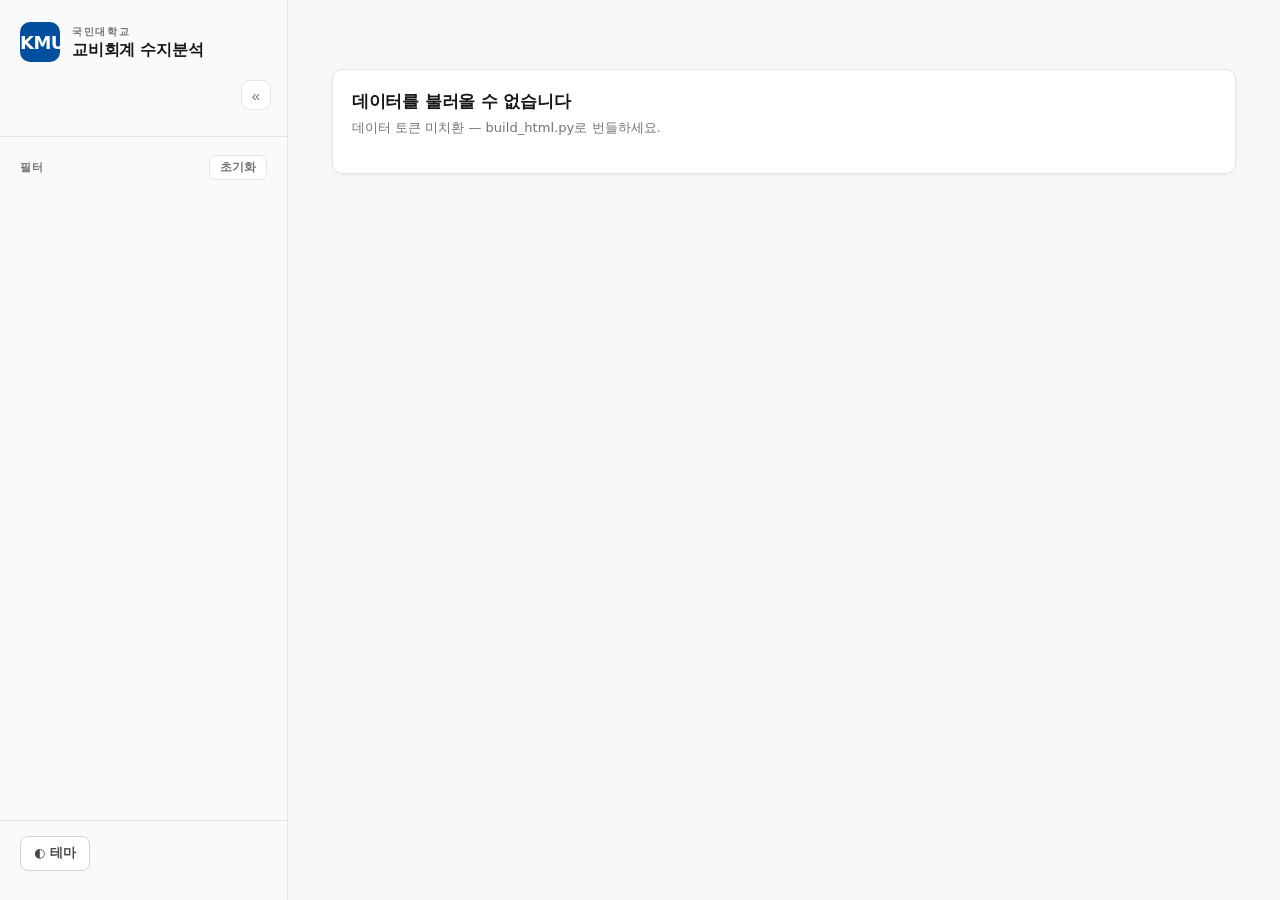
==== dashboard/src/index.html @ cbdeaa0e "사립대학 교비회계 자금계산서 수지분석 대시보드 2016~2024 교비회계 자금계산서(344개교) 기반 자체완결 단일 HTML 대시보드. - etl/: xlsx → tidy → 항등" ====
<!DOCTYPE html>
<html lang="ko">
<head>
<meta charset="utf-8">
<meta name="viewport" content="width=device-width, initial-scale=1">
<title>사립대학 교비회계 수지분석 대시보드</title>
<link rel="stylesheet" href="styles.css">
</head>
<body>

<!-- 모바일 상단 바 -->
<header class="topbar">
  <button class="hamburger" id="drawerToggle" aria-label="메뉴 열기">☰</button>
  <span class="brand-mark">KMU</span>
  <span class="topbar-title">교비회계 수지분석</span>
</header>

<div class="scrim" id="scrim"></div>

<!-- 좌측 사이드바: 브랜드 · 대형 내비 · 필터 · 푸터 -->
<aside class="sidebar" id="sidebar">
  <div class="brand">
    <span class="brand-mark">KMU</span>
    <span class="brand-text">
      <span class="bt-1">국민대학교</span>
      <span class="bt-2">교비회계 수지분석</span>
    </span>
  </div>
  <button class="collapse-btn" id="collapseBtn" title="사이드바 접기/펼치기" aria-label="사이드바 접기">«</button>

  <nav class="mainnav" id="tabs"></nav>

  <div class="filters-wrap">
    <div class="filters-head">
      <span class="fh-title">필터</span>
      <button class="reset-btn" id="resetBtn">초기화</button>
    </div>
    <div class="filterbar" id="filterbar"></div>
  </div>

  <div class="sidebar-footer">
    <button class="icon-btn" id="themeToggle" title="테마 전환">◐ 테마</button>
    <span class="selftest-badge" id="selftestBadge"></span>
    <span class="lite-badge" id="liteBadge">LITE · 목(目) 계정 생략</span>
    <span class="sub" id="metaSub"></span>
  </div>
</aside>

<!-- 메인 스테이지 -->
<main class="stage">
  <div class="stage-top">
    <div class="stage-eyebrow" id="stageEyebrow"></div>
    <h1 class="stage-title" id="stageTitle"></h1>
  </div>
  <div class="view" id="view"></div>
</main>

<!-- 데이터: build_html.py가 /*__DATA__*/ 토큰을 인라인 JSON으로 치환 -->
<script id="DATA" type="application/json">/*__DATA__*/</script>
<script src="format.js"></script>
<script src="charts.js"></script>
<script src="app.js"></script>
</body>
</html>
---- dashboard/src/styles.css ----
/* styles.css — 사립대학 교비회계 수지분석 대시보드 (v2 리디자인).
 * 디자인 언어 베이스: zerostatic "square-ui" (shadcn Neutral 테마) 토큰 차용.
 *   - 서피스: 중립 그레이스케일(chroma 0). page/card/muted 3단, 우측 라이트 뉴트럴 사이드바.
 *   - radius 10px(=0.625rem)·sm 8·lg 14, 하이라인 보더(#e5e5e5), 절제된 shadow-sm.
 *   - 타입: Geist 근사(시스템 산세리프 스택), 태블로형 대형 BAN.
 * 포인트 컬러: 국민대 공식 KMU Blue #004F9F (Pantone 2728C) — 출처: 국민대 공식 UI 가이드.
 *   국민대 라인·마커·하이라이트, 활성 상태(내비/칩), 핵심 CTA, 포커스 링에만 절제 사용.
 * dataviz 팔레트(검증필) 준수 · KMU는 카테고리 팔레트(파랑 예약)와 분리된 상시 강조.
 * 라이트/다크 양쪽(prefers-color-scheme + :root[data-theme]).
 */

/* ══ 팔레트 · 토큰 (라이트 기본) ═══════════════════════════ */
:root {
  color-scheme: light;

  /* 서피스 (square-ui neutral) */
  --page:        #f7f7f7;
  --surface-1:   #ffffff;   /* card */
  --surface-2:   #f2f2f2;   /* muted / hover */
  --surface-3:   #e9e9e9;
  --sidebar-bg:  #fafafa;
  --text-primary:   #171717;
  --text-secondary: #484848;
  --muted:       #737373;   /* muted-foreground */
  --grid:        #ececec;
  --axis:        #d4d4d4;
  --border:      #e5e5e5;   /* oklch(0.922) */
  --border-strong: #d4d4d4;
  --ring:        #a1a1a1;
  --event-shade: rgba(115,115,115,0.09);

  /* 카테고리 8색 (dataviz 검증필, 고정 순서). 파랑(slot1)은 국민대 전용 예약 → 타교는 2~8 */
  --series-1: #2a78d6; --series-2: #1baf7a; --series-3: #eda100; --series-4: #008300;
  --series-5: #4a3aa7; --series-6: #e34948; --series-7: #e87ba4; --series-8: #eb6834;

  /* 국민대 포인트 컬러 = KMU Blue (공식 브랜드) */
  --kmu:      #004F9F;
  --kmu-strong:#003a75;
  --kmu-soft: rgba(0,79,159,0.09);
  --kmu-soft-2: rgba(0,79,159,0.14);

  /* 코호트 분포 밴드/히스토그램 = 중립 슬레이트 (강조색과 분리, 문맥으로 후퇴) */
  --band:     #8791a3;

  /* 부문 스택바 색 (운영/자산/부채·기본금/이월) */
  --sec-op:   #2a78d6;
  --sec-asset:#1baf7a;
  --sec-debt: #eb6834;
  --sec-carry:#a3a3a3;

  /* 상태색 (고정, 테마 무관) */
  --good:     #0ca30c;
  --warning:  #fab219;
  --serious:  #ec835a;
  --critical: #d03b3b;
  --delta-up:   #006300;
  --delta-down: #c02020;

  /* 스케일 (square-ui) */
  --sb-w: 288px;
  --sb-w-collapsed: 76px;
  --radius: 10px;         /* 0.625rem */
  --radius-sm: 8px;
  --radius-lg: 14px;
  --shadow-sm: 0 1px 2px rgba(0,0,0,0.05);
  --shadow-md: 0 1px 3px rgba(0,0,0,0.08), 0 6px 16px rgba(0,0,0,0.05);
  --shadow-lg: 0 10px 34px rgba(0,0,0,0.10);

  /* 타입 스케일 (Geist 근사) */
  --font-sans: system-ui, -apple-system, "Segoe UI", "Apple SD Gothic Neo", "Malgun Gothic", "Noto Sans KR", sans-serif;
  --t-xs: 0.72rem; --t-sm: 0.8rem; --t-base: 0.9rem; --t-md: 1rem;
  --t-lg: 1.2rem; --t-xl: 1.55rem; --t-2xl: 2rem;
}

@media (prefers-color-scheme: dark) {
  :root:not([data-theme="light"]) {
    color-scheme: dark;
    --page:        #0a0a0a;
    --surface-1:   #171717;
    --surface-2:   #202020;
    --surface-3:   #262626;
    --sidebar-bg:  #131313;
    --text-primary:   #fafafa;
    --text-secondary: #b8b8b8;
    --muted:       #969696;
    --grid:        #262626;
    --axis:        #383838;
    --border:      rgba(255,255,255,0.10);
    --border-strong: rgba(255,255,255,0.16);
    --ring:        #8e8e8e;
    --event-shade: rgba(220,220,220,0.06);
    --series-1: #3987e5; --series-2: #199e70; --series-3: #c98500; --series-4: #008300;
    --series-5: #9085e9; --series-6: #e66767; --series-7: #d55181; --series-8: #d95926;
    --kmu:      #5aa0ea;
    --kmu-strong:#8cc0f5;
    --kmu-soft: rgba(90,160,234,0.14);
    --kmu-soft-2: rgba(90,160,234,0.22);
    --band:     #6f7889;
    --sec-op:   #3987e5; --sec-asset:#199e70; --sec-debt:#d95926; --sec-carry:#8b8b8b;
    --delta-up: #38c038; --delta-down:#ff6b6b;
    --shadow-sm: 0 1px 2px rgba(0,0,0,0.4);
    --shadow-md: 0 1px 3px rgba(0,0,0,0.5), 0 6px 16px rgba(0,0,0,0.4);
    --shadow-lg: 0 12px 40px rgba(0,0,0,0.55);
  }
}
:root[data-theme="dark"] {
  color-scheme: dark;
  --page:#0a0a0a; --surface-1:#171717; --surface-2:#202020; --surface-3:#262626; --sidebar-bg:#131313;
  --text-primary:#fafafa; --text-secondary:#b8b8b8; --muted:#969696;
  --grid:#262626; --axis:#383838; --border:rgba(255,255,255,0.10); --border-strong:rgba(255,255,255,0.16); --ring:#8e8e8e;
  --event-shade:rgba(220,220,220,0.06);
  --series-1:#3987e5; --series-2:#199e70; --series-3:#c98500; --series-4:#008300;
  --series-5:#9085e9; --series-6:#e66767; --series-7:#d55181; --series-8:#d95926;
  --kmu:#5aa0ea; --kmu-strong:#8cc0f5; --kmu-soft:rgba(90,160,234,0.14); --kmu-soft-2:rgba(90,160,234,0.22);
  --band:#6f7889;
  --sec-op:#3987e5; --sec-asset:#199e70; --sec-debt:#d95926; --sec-carry:#8b8b8b;
  --delta-up:#38c038; --delta-down:#ff6b6b;
  --shadow-sm:0 1px 2px rgba(0,0,0,0.4); --shadow-md:0 1px 3px rgba(0,0,0,0.5),0 6px 16px rgba(0,0,0,0.4); --shadow-lg:0 12px 40px rgba(0,0,0,0.55);
}

* { box-sizing: border-box; }
html, body { margin: 0; padding: 0; }
body {
  font-family: var(--font-sans);
  background: var(--page);
  color: var(--text-primary);
  font-size: 15px;
  line-height: 1.5;
  -webkit-font-smoothing: antialiased;
  text-rendering: optimizeLegibility;
}
h1, h2, h3 { text-wrap: balance; }

/* ══ 레이아웃 셸 ═══════════════════════════════════════════ */
.stage {
  margin-left: var(--sb-w);
  min-height: 100vh;
  padding: clamp(24px, 3vw, 48px) clamp(22px, 3.4vw, 56px) 96px;
  transition: margin-left .2s ease;
}
body.collapsed .stage { margin-left: var(--sb-w-collapsed); }

/* ══ 상단 바 (모바일 전용) ════════════════════════════════ */
.topbar {
  display: none;
  align-items: center; gap: 14px;
  height: 58px; padding: 0 16px;
  position: sticky; top: 0; z-index: 40;
  background: var(--sidebar-bg); color: var(--text-primary);
  border-bottom: 1px solid var(--border);
}
.topbar .hamburger {
  border: 1px solid var(--border-strong); background: var(--surface-1); color: var(--text-primary);
  width: 40px; height: 40px; border-radius: var(--radius-sm); font-size: 19px; cursor: pointer; line-height: 1;
}
.topbar-title { font-weight: 700; font-size: 0.98rem; letter-spacing: -0.01em; }
.topbar .brand-mark { width: 34px; height: 34px; border-radius: 8px; font-size: 15px; }

/* ══ 사이드바 (라이트 뉴트럴 레일) ════════════════════════ */
.sidebar {
  position: fixed; top: 0; left: 0; bottom: 0; width: var(--sb-w);
  background: var(--sidebar-bg);
  color: var(--text-primary);
  border-right: 1px solid var(--border);
  display: flex; flex-direction: column;
  z-index: 50;
  overflow-y: auto; overflow-x: hidden;
  transition: width .2s ease, transform .24s cubic-bezier(.22,1,.36,1);
}
.sidebar::-webkit-scrollbar { width: 8px; }
.sidebar::-webkit-scrollbar-thumb { background: var(--border-strong); border-radius: 8px; }

/* 브랜드 */
.brand {
  display: flex; align-items: center; gap: 12px;
  padding: 22px 20px 18px;
}
.brand-mark {
  flex-shrink: 0; width: 40px; height: 40px; border-radius: 10px;
  background: var(--kmu); color: #fff;
  display: grid; place-items: center; font-weight: 800; font-size: 18px; letter-spacing: -0.03em;
}
.brand-text { display: flex; flex-direction: column; gap: 2px; min-width: 0; }
.brand-text .bt-1 { font-size: 0.64rem; letter-spacing: 0.16em; text-transform: uppercase; color: var(--muted); font-weight: 700; }
.brand-text .bt-2 { font-size: 0.98rem; font-weight: 720; letter-spacing: -0.015em; line-height: 1.2; color: var(--text-primary); }
body.collapsed .brand { padding: 22px 0 16px; justify-content: center; }
body.collapsed .brand-text { display: none; }

/* 접기 버튼 (데스크탑) */
.collapse-btn {
  align-self: flex-end; margin: 0 16px 4px;
  width: 30px; height: 30px; border-radius: 8px; cursor: pointer;
  border: 1px solid var(--border); background: var(--surface-1); color: var(--muted);
  font-size: 15px; line-height: 1;
}
.collapse-btn:hover { background: var(--surface-2); color: var(--text-primary); }
body.collapsed .collapse-btn { align-self: center; margin: 0 auto 8px; }

/* 대형 내비 */
.mainnav {
  display: flex; flex-direction: column; gap: 3px;
  padding: 6px 12px 16px;
}
.navitem {
  display: flex; align-items: center; gap: 13px;
  width: 100%; text-align: left; cursor: pointer; font-family: inherit; position: relative;
  padding: 12px 14px; border-radius: var(--radius-sm);
  border: none; background: transparent; color: var(--text-secondary);
  transition: background .13s, color .13s;
}
.navitem:hover { background: var(--surface-2); color: var(--text-primary); }
.navitem .ni-index {
  flex-shrink: 0; font-variant-numeric: tabular-nums; font-weight: 700;
  font-size: 0.74rem; width: 25px; height: 25px; border-radius: 7px;
  display: grid; place-items: center;
  border: 1px solid var(--border-strong); color: var(--muted); background: var(--surface-1);
}
.navitem .ni-label { font-size: 1.02rem; font-weight: 600; letter-spacing: -0.01em; white-space: nowrap; }
.navitem.on {
  background: var(--kmu-soft); color: var(--kmu);
}
.navitem.on::before {
  content: ""; position: absolute; left: 0; top: 9px; bottom: 9px; width: 3px;
  border-radius: 0 3px 3px 0; background: var(--kmu);
}
.navitem.on .ni-index { background: var(--kmu); border-color: var(--kmu); color: #fff; }
.navitem.on .ni-label { font-weight: 720; }
body.collapsed .navitem { justify-content: center; padding: 11px 0; }
body.collapsed .navitem .ni-label { display: none; }
body.collapsed .navitem.on::before { display: none; }

/* 필터 영역 */
.filters-wrap {
  border-top: 1px solid var(--border);
  padding: 18px 20px 8px;
}
body.collapsed .filters-wrap { display: none; }
.filters-head {
  display: flex; align-items: center; justify-content: space-between; margin-bottom: 15px;
}
.filters-head .fh-title { font-size: 0.66rem; letter-spacing: 0.14em; text-transform: uppercase; font-weight: 800; color: var(--muted); }
.reset-btn {
  border: 1px solid var(--border); background: var(--surface-1); color: var(--muted);
  border-radius: 7px; padding: 4px 10px; font-size: 0.72rem; cursor: pointer; font-family: inherit; font-weight: 600;
}
.reset-btn:hover { background: var(--surface-2); color: var(--text-primary); }

.filterbar { display: flex; flex-direction: column; gap: 20px; }
.filter-group { display: flex; flex-direction: column; gap: 9px; }
.filter-group > label { font-size: 0.7rem; color: var(--muted); font-weight: 700; letter-spacing: 0.04em; text-transform: uppercase; }
.chip-row { display: flex; gap: 6px; flex-wrap: wrap; }
.chip {
  font-size: 0.78rem; padding: 6px 12px; border-radius: 8px; cursor: pointer; user-select: none;
  border: 1px solid var(--border-strong); background: var(--surface-1); color: var(--text-secondary);
  font-family: inherit; font-weight: 550; transition: background .12s, border-color .12s, color .12s;
}
.chip:hover { background: var(--surface-2); }
.chip.on { background: var(--kmu-soft-2); color: var(--kmu); border-color: var(--kmu); font-weight: 700; }
.year-slider { display: flex; align-items: center; gap: 9px; }
.year-slider input[type=range] { flex: 1; min-width: 0; accent-color: var(--kmu); }
.year-slider .yr { font-variant-numeric: tabular-nums; font-weight: 700; min-width: 38px; text-align: center; font-size: 0.84rem; color: var(--text-primary); }

/* 사이드바 푸터 */
.sidebar-footer {
  margin-top: auto;
  border-top: 1px solid var(--border);
  padding: 15px 20px 20px;
  display: flex; flex-wrap: wrap; align-items: center; gap: 9px;
}
body.collapsed .sidebar-footer { flex-direction: column; padding: 14px 8px 16px; }
body.collapsed .sidebar-footer .sub,
body.collapsed .sidebar-footer .selftest-badge,
body.collapsed .sidebar-footer .lite-badge { display: none; }
.icon-btn {
  border: 1px solid var(--border-strong); background: var(--surface-1); color: var(--text-secondary);
  border-radius: 8px; padding: 8px 13px; cursor: pointer; font-size: 0.8rem; font-family: inherit; font-weight: 600;
}
.icon-btn:hover { background: var(--surface-2); color: var(--text-primary); }
.sidebar-footer .sub { color: var(--muted); font-size: 0.68rem; line-height: 1.45; flex-basis: 100%; }
.selftest-badge { font-size: 0.7rem; font-weight: 700; padding: 4px 10px; border-radius: 20px; display: none; }
.selftest-badge.pass { display: inline-block; background: rgba(12,163,12,0.14); color: var(--good); }
.selftest-badge.fail { display: inline-block; background: rgba(208,59,59,0.16); color: var(--critical); }
.lite-badge {
  display: none; font-size: 0.66rem; font-weight: 700; padding: 4px 9px; border-radius: 20px;
  background: var(--warning); color: #1a1200;
}

/* 스크림(모바일 드로어 배경) */
.scrim {
  display: none; position: fixed; inset: 0; z-index: 45;
  background: rgba(10,10,8,0.45); opacity: 0; transition: opacity .22s;
}

/* ══ 스테이지 헤더 (대형 타이틀) ═══════════════════════════ */
.stage-top { margin-bottom: clamp(20px, 2.4vw, 32px); }
.stage-eyebrow {
  font-size: 0.72rem; letter-spacing: 0.13em; text-transform: uppercase;
  font-weight: 700; color: var(--kmu); margin-bottom: 9px;
}
.stage-title {
  margin: 0; font-size: clamp(1.65rem, 2.8vw, 2.4rem); font-weight: 760;
  letter-spacing: -0.025em; line-height: 1.05; color: var(--text-primary);
}
.stage-title small { display: block; font-size: 0.9rem; font-weight: 500; color: var(--text-secondary); letter-spacing: 0; margin-top: 10px; }

/* ══ 뷰 · 그리드 ══════════════════════════════════════════ */
.view { max-width: 1440px; }
.grid { display: grid; gap: clamp(14px, 1.5vw, 22px); }
.grid.k6 { grid-template-columns: repeat(3, 1fr); }
.grid.c2 { grid-template-columns: 1fr 1fr; }
.grid.c3 { grid-template-columns: repeat(3, 1fr); }
@media (max-width: 1100px) { .grid.k6 { grid-template-columns: repeat(2, 1fr); } }
@media (max-width: 900px) { .grid.c2, .grid.c3, .grid.k6 { grid-template-columns: 1fr; } }

.card {
  background: var(--surface-1); border: 1px solid var(--border); border-radius: var(--radius);
  padding: clamp(18px, 1.5vw, 24px); box-shadow: var(--shadow-sm);
}
.card h3 { margin: 0 0 3px; font-size: 1.05rem; font-weight: 700; letter-spacing: -0.01em; }
.card .card-sub { color: var(--muted); font-size: 0.82rem; margin-bottom: 18px; line-height: 1.5; }
.card.span2 { grid-column: span 2; }
@media (max-width: 900px) { .card.span2 { grid-column: span 1; } }

/* ══ KPI 카드 (BAN) ═══════════════════════════════════════ */
.kpi-card {
  cursor: pointer; position: relative; transition: transform .14s, box-shadow .14s, border-color .14s;
  overflow: hidden;
}
.kpi-card::before {
  content: ""; position: absolute; left: 0; top: 0; bottom: 0; width: 3px;
  background: var(--kmu); opacity: 0; transition: opacity .14s;
}
.kpi-card:hover { transform: translateY(-2px); box-shadow: var(--shadow-md); border-color: var(--border-strong); }
.kpi-card:hover::before { opacity: 1; }
.kpi-card .kpi-label { font-size: 0.82rem; color: var(--text-secondary); font-weight: 650; letter-spacing: 0.01em; }
.kpi-card .kpi-value {
  font-size: clamp(2.1rem, 3vw, 2.85rem); font-weight: 740; letter-spacing: -0.03em;
  margin: 10px 0 6px; font-variant-numeric: tabular-nums; line-height: 1; color: var(--text-primary);
}
.kpi-card .kpi-row { display: flex; align-items: baseline; gap: 10px; flex-wrap: wrap; }
.kpi-delta { font-size: 0.8rem; font-weight: 700; font-variant-numeric: tabular-nums; }
.kpi-delta.up { color: var(--delta-up); }
.kpi-delta.down { color: var(--delta-down); }
.kpi-badge {
  font-size: 0.72rem; font-weight: 600; padding: 3px 9px; border-radius: 20px;
  background: var(--surface-2); color: var(--text-secondary);
}
.kpi-badge.above { background: rgba(12,163,12,0.14); color: var(--good); }
.kpi-badge.below { background: rgba(208,59,59,0.14); color: var(--critical); }
.kpi-card .spark { margin-top: 16px; height: 42px; }

/* ══ 범례 ═════════════════════════════════════════════════ */
.legend { display: flex; flex-wrap: wrap; gap: 16px; margin-top: 14px; font-size: 0.8rem; color: var(--text-secondary); }
.legend .lg { display: inline-flex; align-items: center; gap: 7px; }
.legend .lg i { width: 22px; height: 3px; border-radius: 2px; display: inline-block; }
.legend .lg i.dot { width: 11px; height: 11px; border-radius: 50%; }
.legend .lg i.dash { background: repeating-linear-gradient(90deg, currentColor 0 4px, transparent 4px 8px); height: 2px; }
.legend .lg i.band { height: 11px; opacity: 0.32; border-radius: 3px; }
.legend .lg.kmu { color: var(--kmu); font-weight: 700; }

/* ══ SVG 차트 ═════════════════════════════════════════════ */
.viz-svg { display: block; width: 100%; }
.viz-tick { fill: var(--muted); font-size: 11.5px; font-family: inherit; }
.viz-axislabel { fill: var(--text-secondary); font-size: 12.5px; font-weight: 600; }
.viz-endlabel { fill: var(--text-secondary); font-size: 12px; font-weight: 650; }
.viz-kmu-label { fill: var(--kmu); font-size: 12.5px; font-weight: 750; }
.viz-event-label { fill: var(--muted); font-size: 11px; font-style: italic; }

/* ══ 툴팁 ═════════════════════════════════════════════════ */
.chart-tip {
  position: fixed; z-index: 100; pointer-events: none;
  background: var(--surface-1); border: 1px solid var(--border-strong); border-radius: var(--radius-sm);
  box-shadow: var(--shadow-lg); padding: 10px 12px; font-size: 0.8rem; max-width: 280px;
  color: var(--text-primary);
}
.chart-tip .tip-title { font-weight: 720; margin-bottom: 6px; font-size: 0.85rem; }
.chart-tip .tip-row { display: flex; justify-content: space-between; gap: 16px; padding: 2px 0; }
.chart-tip .tip-key { display: inline-flex; align-items: center; gap: 7px; color: var(--text-secondary); }
.chart-tip .tip-key i { width: 10px; height: 10px; border-radius: 3px; display: inline-block; }
.chart-tip .tip-muted { color: var(--muted); }
.chart-tip b { font-variant-numeric: tabular-nums; font-weight: 700; }

/* ══ 드릴다운 트리 (탭2) ══════════════════════════════════ */
.tree { width: 100%; }
.tree-toolbar { display: flex; gap: 8px; align-items: center; margin-bottom: 6px; flex-wrap: wrap; }
.breadcrumb { font-size: 0.82rem; color: var(--muted); margin-bottom: 14px; }
.breadcrumb b { color: var(--text-primary); font-weight: 650; }
.tnode {
  display: grid; grid-template-columns: 1fr 140px 96px 88px; align-items: center;
  gap: 12px; padding: 8px 10px; border-radius: var(--radius-sm); cursor: default; font-size: 0.88rem;
}
.tnode:hover { background: var(--surface-2); }
.tnode.clickable { cursor: pointer; }
.tnode .tname { display: flex; align-items: center; gap: 9px; overflow: hidden; }
.tnode .tname .caret { width: 12px; color: var(--muted); flex-shrink: 0; font-size: 10px; }
.tnode .tname .nm { white-space: nowrap; overflow: hidden; text-overflow: ellipsis; }
.tnode .tbar-wrap { position: relative; height: 9px; background: var(--surface-2); border-radius: 5px; overflow: hidden; }
.tnode .tbar { position: absolute; left: 0; top: 0; bottom: 0; border-radius: 5px; background: var(--series-1); }
.tnode .tval { text-align: right; font-variant-numeric: tabular-nums; font-weight: 650; }
.tnode .tshare { text-align: right; font-variant-numeric: tabular-nums; color: var(--text-secondary); }
.tnode .tyoy { text-align: right; font-variant-numeric: tabular-nums; font-size: 0.82rem; }
.tyoy.up { color: var(--delta-up); } .tyoy.down { color: var(--delta-down); }
.tnode.lv1 { font-weight: 700; font-size: 0.94rem; }
.tnode.selected { background: var(--kmu-soft); box-shadow: inset 3px 0 0 var(--kmu); }
.indent-1 { padding-left: 20px; } .indent-2 { padding-left: 42px; }

/* ══ 테이블 ═══════════════════════════════════════════════ */
.tbl-wrap { overflow-x: auto; }
table.data { width: 100%; border-collapse: collapse; font-size: 0.88rem; }
table.data th, table.data td { padding: 9px 12px; text-align: right; white-space: nowrap; }
table.data th { color: var(--muted); font-weight: 700; font-size: 0.72rem; text-transform: uppercase; letter-spacing: 0.03em;
  border-bottom: 1px solid var(--border-strong); cursor: pointer; user-select: none; position: sticky; top: 0; background: var(--surface-1); }
table.data th:first-child, table.data td:first-child { text-align: left; }
table.data td { border-bottom: 1px solid var(--grid); font-variant-numeric: tabular-nums; }
table.data tr:hover td { background: var(--surface-2); }
table.data tr.kmu-row td { background: var(--kmu-soft-2); font-weight: 650; }
table.data tr.kmu-row:hover td { background: var(--kmu-soft-2); }
table.data th.sorted::after { content: " ▾"; color: var(--kmu); }
table.data th.sorted.asc::after { content: " ▴"; }

/* ══ 컨트롤 ═══════════════════════════════════════════════ */
.ctrl { display: inline-flex; flex-direction: column; gap: 6px; }
.ctrl label { font-size: 0.72rem; color: var(--muted); font-weight: 700; letter-spacing: 0.02em; }
select.sel, input.txt {
  font-family: inherit; font-size: 0.88rem; padding: 9px 12px; border-radius: var(--radius-sm);
  border: 1px solid var(--border-strong); background: var(--surface-1); color: var(--text-primary);
}
select.sel:focus, input.txt:focus { outline: none; border-color: var(--kmu); box-shadow: 0 0 0 3px var(--kmu-soft-2); }
.multi-search { position: relative; }
.multi-tags { display: flex; flex-wrap: wrap; gap: 6px; margin-bottom: 8px; }
.multi-tags .tag {
  font-size: 0.8rem; padding: 5px 10px; border-radius: 18px; background: var(--surface-2);
  display: inline-flex; gap: 7px; align-items: center; border: 1px solid var(--border);
}
.multi-tags .tag.kmu { background: var(--kmu-soft-2); border-color: var(--kmu); color: var(--kmu); font-weight: 700; }
.multi-tags .tag .x { cursor: pointer; color: var(--muted); font-weight: 700; }
.multi-tags .tag.kmu .x { display: none; }
.opt-list { display: flex; flex-wrap: wrap; gap: 6px; margin-top: 4px; }
.opt-list .chip.on { background: var(--kmu); color: #fff; border-color: var(--kmu); }

/* 대학 비교 — 검색 기반 추가 선택기 */
.school-search { position: relative; display: inline-block; }
.ss-dropdown {
  position: absolute; z-index: 30; top: calc(100% + 6px); left: 0;
  width: 320px; max-height: 340px; overflow-y: auto;
  background: var(--surface-1); border: 1px solid var(--border-strong);
  border-radius: var(--radius-sm); box-shadow: var(--shadow-lg); padding: 5px;
}
.ss-opt {
  display: flex; align-items: center; gap: 9px; padding: 8px 10px;
  border-radius: 7px; cursor: pointer; font-size: 0.86rem; color: var(--text-primary);
}
.ss-opt i { width: 9px; height: 9px; border-radius: 2px; flex-shrink: 0; }
.ss-opt .ss-nm { font-weight: 550; }
.ss-opt .ss-region { margin-left: auto; color: var(--muted); font-size: 0.72rem; white-space: nowrap; }
.ss-opt.active, .ss-opt:hover { background: var(--kmu-soft-2); }
.ss-empty { padding: 11px 10px; color: var(--muted); font-size: 0.82rem; }

/* ══ 검증 · 노트 ══════════════════════════════════════════ */
.stat-cards { display: flex; gap: 16px; flex-wrap: wrap; }
.stat-mini {
  flex: 1; min-width: 180px; background: var(--surface-1); border: 1px solid var(--border);
  border-radius: var(--radius); padding: 18px 20px;
}
.stat-mini .lab { font-size: 0.8rem; color: var(--text-secondary); font-weight: 650; }
.stat-mini .big { font-size: 2rem; font-weight: 740; margin-top: 8px; font-variant-numeric: tabular-nums; letter-spacing: -0.02em; }
.stat-mini .rate { font-size: 0.78rem; margin-top: 4px; }
.stat-mini.ok .rate { color: var(--good); } .stat-mini.warn .rate { color: var(--critical); }
.stat-mini .na { color: var(--muted); font-size: 0.8rem; }
.note-list { font-size: 0.88rem; line-height: 1.7; }
.note-list dt { font-weight: 700; margin-top: 12px; }
.note-list dd { margin: 0 0 3px; color: var(--text-secondary); }
.note-list code { background: var(--surface-2); padding: 2px 7px; border-radius: 5px; font-size: 0.8rem; }

.small-mult { display: grid; grid-template-columns: repeat(3, 1fr); gap: 16px; }
@media (max-width: 820px) { .small-mult { grid-template-columns: 1fr 1fr; } }
.sm-cell { border: 1px solid var(--border); border-radius: var(--radius-sm); padding: 14px 16px; background: var(--surface-1); transition: border-color .12s, background .12s; }
.sm-cell:hover { border-color: var(--kmu); background: var(--surface-2); }
.sm-cell .sm-title { font-size: 0.8rem; font-weight: 650; margin-bottom: 3px; }
.sm-cell .sm-val { font-size: 0.78rem; color: var(--muted); font-variant-numeric: tabular-nums; }

.hint { color: var(--muted); font-size: 0.82rem; margin: 4px 0 16px; }
.row-controls { display: flex; gap: 20px; flex-wrap: wrap; align-items: flex-end; margin-bottom: 22px; }
.btn-primary {
  background: var(--kmu); color: #fff; border: none; border-radius: var(--radius-sm); padding: 10px 18px;
  font-size: 0.85rem; font-weight: 700; cursor: pointer; font-family: inherit;
}
.btn-primary:hover { filter: brightness(1.08); }
.spacer-v { height: clamp(18px, 2vw, 26px); }

/* ══ 반응형: 태블릿/모바일 → 상단 드로어 ══════════════════ */
@media (max-width: 1000px) {
  .topbar { display: flex; }
  .collapse-btn { display: none; }
  .stage { margin-left: 0; padding-top: 26px; }
  body.collapsed .stage { margin-left: 0; }
  .sidebar {
    top: 58px; height: auto; bottom: auto; max-height: calc(100vh - 58px);
    width: 100%;
    transform: translateY(-115%);
    box-shadow: var(--shadow-lg);
  }
  body.drawer-open .sidebar { transform: translateY(0); }
  body.drawer-open .scrim { display: block; opacity: 1; }
  .mainnav { flex-flow: row wrap; }
  .navitem { width: auto; flex: 1 1 40%; }
}

@media (prefers-reduced-motion: reduce) {
  * { transition: none !important; }
}
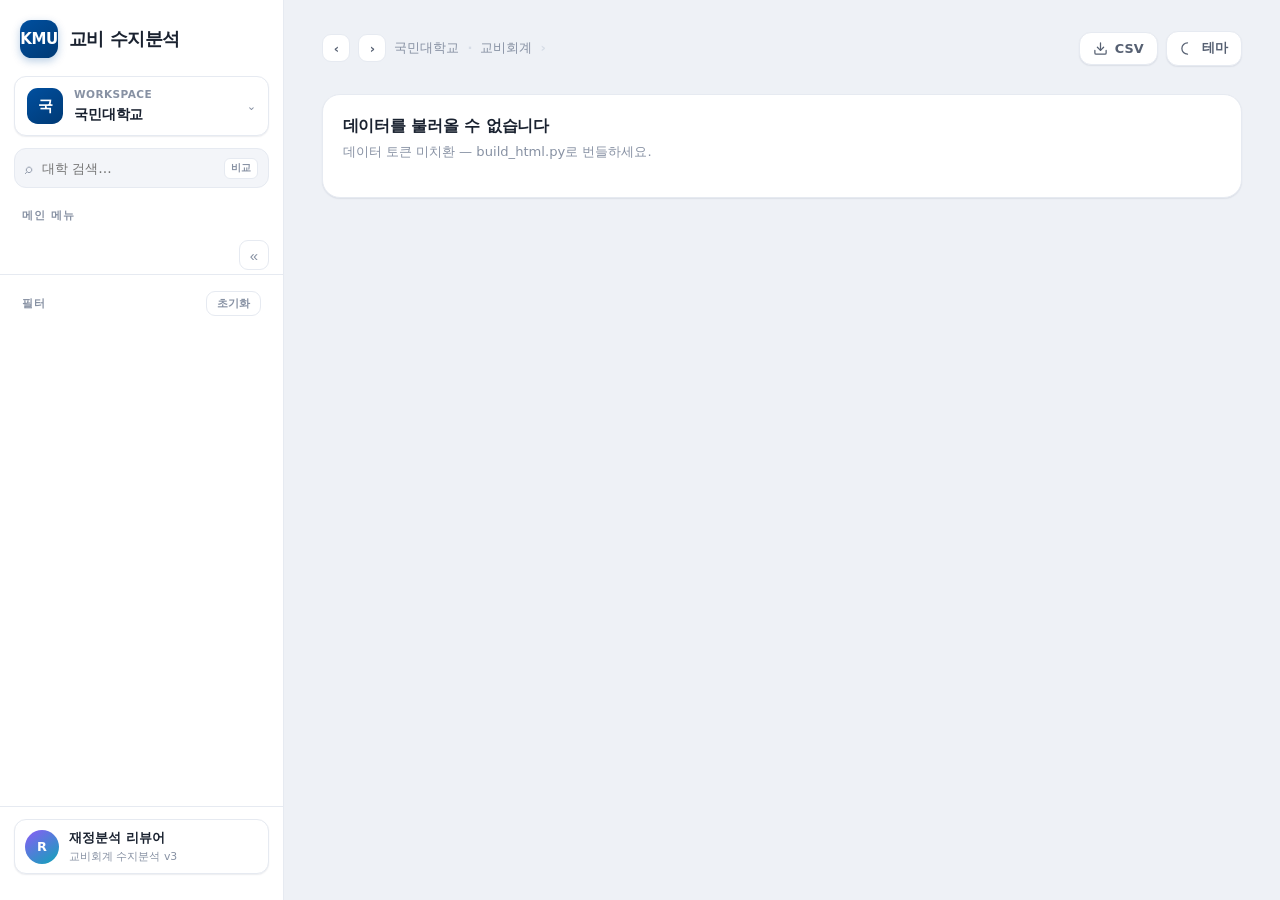
==== commit 21d6c5ff: "Trackline 스타일 UI 리디자인 (v3) - 사이드바: 워크스페이스 카드 + 검색 + 아이콘 메뉴(활성=엘리베이티드 카드) + 유저 카드 - KPI 카드: 스쿼클 아이콘, " ====
--- a/dashboard/src/index.html
+++ b/dashboard/src/index.html
@@ -17,18 +17,34 @@
 
 <div class="scrim" id="scrim"></div>
 
-<!-- 좌측 사이드바: 브랜드 · 대형 내비 · 필터 · 푸터 -->
+<!-- 좌측 사이드바: 브랜드 · 워크스페이스 · 검색 · 내비 · 필터 · 유저 -->
 <aside class="sidebar" id="sidebar">
   <div class="brand">
-    <span class="brand-mark">KMU</span>
-    <span class="brand-text">
-      <span class="bt-1">국민대학교</span>
-      <span class="bt-2">교비회계 수지분석</span>
+    <span class="brand-mark sq">KMU</span>
+    <span class="brand-word">교비 수지분석</span>
+  </div>
+
+  <div class="workspace-card">
+    <span class="ws-ava sq">국</span>
+    <span class="ws-txt">
+      <span class="ws-1">Workspace</span>
+      <span class="ws-2">국민대학교</span>
     </span>
+    <span class="ws-chev">⌄</span>
   </div>
+
+  <div class="sidebar-search">
+    <div class="ss-input-wrap">
+      <span class="ss-mag" aria-hidden="true">⌕</span>
+      <input id="globalSearch" type="text" placeholder="대학 검색…" autocomplete="off" aria-label="대학 검색">
+      <span class="ss-kbd">비교</span>
+    </div>
+  </div>
+
+  <div class="section-label">메인 메뉴</div>
+  <nav class="mainnav" id="tabs"></nav>
+
   <button class="collapse-btn" id="collapseBtn" title="사이드바 접기/펼치기" aria-label="사이드바 접기">«</button>
-
-  <nav class="mainnav" id="tabs"></nav>
 
   <div class="filters-wrap">
     <div class="filters-head">
@@ -39,15 +55,41 @@
   </div>
 
   <div class="sidebar-footer">
-    <button class="icon-btn" id="themeToggle" title="테마 전환">◐ 테마</button>
-    <span class="selftest-badge" id="selftestBadge"></span>
-    <span class="lite-badge" id="liteBadge">LITE · 목(目) 계정 생략</span>
-    <span class="sub" id="metaSub"></span>
+    <div class="user-card">
+      <span class="uc-ava">R</span>
+      <span class="uc-txt">
+        <span class="uc-1">재정분석 리뷰어</span>
+        <span class="uc-2">교비회계 수지분석 v3</span>
+      </span>
+    </div>
+    <div class="footer-meta">
+      <span class="selftest-badge" id="selftestBadge"></span>
+      <span class="lite-badge" id="liteBadge">LITE · 목(目) 계정 생략</span>
+      <span class="sub" id="metaSub"></span>
+    </div>
   </div>
 </aside>
 
 <!-- 메인 스테이지 -->
 <main class="stage">
+  <header class="topbar-desktop">
+    <nav class="crumb" aria-label="위치">
+      <span class="cr-nav" aria-hidden="true">‹</span>
+      <span class="cr-nav" aria-hidden="true">›</span>
+      국민대학교 <span class="cr-sep">·</span> 교비회계 <span class="cr-sep">›</span> <b id="crumbTab"></b>
+    </nav>
+    <div class="stage-actions">
+      <button class="action-btn" id="csvBtnTop" title="현재 필터 CSV 다운로드">
+        <span class="ab-ico" aria-hidden="true"><svg viewBox="0 0 24 24" fill="none" stroke="currentColor" stroke-width="2" stroke-linecap="round" stroke-linejoin="round"><path d="M21 15v4a2 2 0 0 1-2 2H5a2 2 0 0 1-2-2v-4"/><polyline points="7 10 12 15 17 10"/><line x1="12" y1="15" x2="12" y2="3"/></svg></span>
+        CSV
+      </button>
+      <button class="action-btn" id="themeToggle" title="테마 전환">
+        <span class="ab-ico" aria-hidden="true"><svg viewBox="0 0 24 24" fill="none" stroke="currentColor" stroke-width="2" stroke-linecap="round" stroke-linejoin="round"><path d="M12 3a6 6 0 0 0 0 18 9 9 0 0 1 0-18z"/></svg></span>
+        테마
+      </button>
+    </div>
+  </header>
+
   <div class="stage-top">
     <div class="stage-eyebrow" id="stageEyebrow"></div>
     <h1 class="stage-title" id="stageTitle"></h1>
--- a/dashboard/src/styles.css
+++ b/dashboard/src/styles.css
@@ -1,72 +1,75 @@
-/* styles.css — 사립대학 교비회계 수지분석 대시보드 (v2 리디자인).
- * 디자인 언어 베이스: zerostatic "square-ui" (shadcn Neutral 테마) 토큰 차용.
- *   - 서피스: 중립 그레이스케일(chroma 0). page/card/muted 3단, 우측 라이트 뉴트럴 사이드바.
- *   - radius 10px(=0.625rem)·sm 8·lg 14, 하이라인 보더(#e5e5e5), 절제된 shadow-sm.
- *   - 타입: Geist 근사(시스템 산세리프 스택), 태블로형 대형 BAN.
- * 포인트 컬러: 국민대 공식 KMU Blue #004F9F (Pantone 2728C) — 출처: 국민대 공식 UI 가이드.
- *   국민대 라인·마커·하이라이트, 활성 상태(내비/칩), 핵심 CTA, 포커스 링에만 절제 사용.
- * dataviz 팔레트(검증필) 준수 · KMU는 카테고리 팔레트(파랑 예약)와 분리된 상시 강조.
- * 라이트/다크 양쪽(prefers-color-scheme + :root[data-theme]).
+/* styles.css — 사립대학 교비회계 수지분석 대시보드 (v3 "Trackline" 리디자인).
+ * 디자인 언어: friendly SaaS. 옅은 회색 캔버스 + 흰 카드, 큰 라운드(16~22px),
+ *   부드러운 블루그레이 틴트 그림자, 스쿼클 아이콘, 틴트 델타 필/인사이트 배너,
+ *   틱(세그먼트) 프로그레스 미터, 파이 글리프. 좌측 워크스페이스형 사이드바.
+ * 포인트: 국민대 공식 KMU Blue #004F9F — 브랜드 크롬(로고·활성·포커스)과
+ *   데이터의 국민대 시리즈에만 사용. 카테고리 팔레트(파스텔 멀티컬러)와 분리.
+ * dataviz 검증필 팔레트(라이트 worst CVD 17.8 / 다크 legal band, 범례·직접라벨 relief).
+ * 시스템 폰트 스택(웹폰트/CDN 금지). 라이트·다크 양쪽.
  */
 
 /* ══ 팔레트 · 토큰 (라이트 기본) ═══════════════════════════ */
 :root {
   color-scheme: light;
 
-  /* 서피스 (square-ui neutral) */
-  --page:        #f7f7f7;
-  --surface-1:   #ffffff;   /* card */
-  --surface-2:   #f2f2f2;   /* muted / hover */
-  --surface-3:   #e9e9e9;
-  --sidebar-bg:  #fafafa;
-  --text-primary:   #171717;
-  --text-secondary: #484848;
-  --muted:       #737373;   /* muted-foreground */
-  --grid:        #ececec;
-  --axis:        #d4d4d4;
-  --border:      #e5e5e5;   /* oklch(0.922) */
-  --border-strong: #d4d4d4;
-  --ring:        #a1a1a1;
-  --event-shade: rgba(115,115,115,0.09);
-
-  /* 카테고리 8색 (dataviz 검증필, 고정 순서). 파랑(slot1)은 국민대 전용 예약 → 타교는 2~8 */
-  --series-1: #2a78d6; --series-2: #1baf7a; --series-3: #eda100; --series-4: #008300;
-  --series-5: #4a3aa7; --series-6: #e34948; --series-7: #e87ba4; --series-8: #eb6834;
+  /* 서피스 */
+  --page:        #eef1f6;   /* 옅은 회색 캔버스 */
+  --surface-1:   #ffffff;   /* 카드 */
+  --surface-2:   #f3f5f9;   /* muted / hover */
+  --surface-3:   #e9edf3;
+  --sidebar-bg:  #ffffff;
+  --text-primary:   #1a2230;
+  --text-secondary: #566072;
+  --muted:       #8791a3;
+  --grid:        #eef1f6;
+  --axis:        #d3dae4;
+  --border:      #e6eaf1;
+  --border-strong: #d6dce6;
+  --ring:        var(--kmu);
+  --event-shade: rgba(120,132,150,0.10);
+
+  /* 카테고리 8색 (dataviz 검증필, 고정 순서). 파랑(slot1)은 국민대와 분리된 브랜드/부문용,
+     타교 시리즈는 slot2~8(초록·주황·보라·핑크·시안·빨강·오렌지)만 순환 → 국민대 네이비와 절대 미혼동. */
+  --series-1: #3d7ff2; --series-2: #12b981; --series-3: #f59e0b; --series-4: #8b5cf6;
+  --series-5: #ec4899; --series-6: #0ea5b7; --series-7: #ef4444; --series-8: #f97316;
 
   /* 국민대 포인트 컬러 = KMU Blue (공식 브랜드) */
   --kmu:      #004F9F;
   --kmu-strong:#003a75;
-  --kmu-soft: rgba(0,79,159,0.09);
-  --kmu-soft-2: rgba(0,79,159,0.14);
-
-  /* 코호트 분포 밴드/히스토그램 = 중립 슬레이트 (강조색과 분리, 문맥으로 후퇴) */
+  --kmu-soft: rgba(0,79,159,0.08);
+  --kmu-soft-2: rgba(0,79,159,0.13);
+
+  /* 코호트 분포 밴드/히스토그램 = 중립 슬레이트 */
   --band:     #8791a3;
 
-  /* 부문 스택바 색 (운영/자산/부채·기본금/이월) */
-  --sec-op:   #2a78d6;
-  --sec-asset:#1baf7a;
-  --sec-debt: #eb6834;
-  --sec-carry:#a3a3a3;
-
-  /* 상태색 (고정, 테마 무관) */
-  --good:     #0ca30c;
-  --warning:  #fab219;
-  --serious:  #ec835a;
-  --critical: #d03b3b;
-  --delta-up:   #006300;
-  --delta-down: #c02020;
-
-  /* 스케일 (square-ui) */
-  --sb-w: 288px;
-  --sb-w-collapsed: 76px;
-  --radius: 10px;         /* 0.625rem */
-  --radius-sm: 8px;
-  --radius-lg: 14px;
-  --shadow-sm: 0 1px 2px rgba(0,0,0,0.05);
-  --shadow-md: 0 1px 3px rgba(0,0,0,0.08), 0 6px 16px rgba(0,0,0,0.05);
-  --shadow-lg: 0 10px 34px rgba(0,0,0,0.10);
-
-  /* 타입 스케일 (Geist 근사) */
+  /* 부문 스택바 색 */
+  --sec-op:   #3d7ff2; --sec-asset:#12b981; --sec-debt: #f97316; --sec-carry:#aab3c2;
+
+  /* 상태색 (친근한 톤, 테마 무관 기본) */
+  --good:     #16a34a;
+  --warning:  #f59e0b;
+  --serious:  #ea580c;
+  --critical: #dc2626;
+  --delta-up:   #16915a;
+  --delta-down: #d33f3f;
+  --good-soft:  rgba(22,163,74,0.11);
+  --bad-soft:   rgba(220,38,38,0.10);
+  --warn-soft:  rgba(245,158,11,0.14);
+
+  /* 스케일 */
+  --sb-w: 284px;
+  --sb-w-collapsed: 78px;
+  --radius: 18px;
+  --radius-sm: 12px;
+  --radius-lg: 22px;
+  --radius-xs: 9px;
+  --sq: 30%;              /* 스쿼클 라운드 */
+  --shadow-sm: 0 1px 2px rgba(24,39,75,0.05), 0 1px 1px rgba(24,39,75,0.03);
+  --shadow-md: 0 6px 20px rgba(24,39,75,0.08);
+  --shadow-lg: 0 18px 44px rgba(24,39,75,0.15);
+  --shadow-nav: 0 2px 8px rgba(24,39,75,0.09);
+
+  /* 타입 스케일 */
   --font-sans: system-ui, -apple-system, "Segoe UI", "Apple SD Gothic Neo", "Malgun Gothic", "Noto Sans KR", sans-serif;
   --t-xs: 0.72rem; --t-sm: 0.8rem; --t-base: 0.9rem; --t-md: 1rem;
   --t-lg: 1.2rem; --t-xl: 1.55rem; --t-2xl: 2rem;
@@ -75,47 +78,51 @@
 @media (prefers-color-scheme: dark) {
   :root:not([data-theme="light"]) {
     color-scheme: dark;
-    --page:        #0a0a0a;
-    --surface-1:   #171717;
-    --surface-2:   #202020;
-    --surface-3:   #262626;
-    --sidebar-bg:  #131313;
-    --text-primary:   #fafafa;
-    --text-secondary: #b8b8b8;
-    --muted:       #969696;
-    --grid:        #262626;
-    --axis:        #383838;
-    --border:      rgba(255,255,255,0.10);
-    --border-strong: rgba(255,255,255,0.16);
-    --ring:        #8e8e8e;
-    --event-shade: rgba(220,220,220,0.06);
-    --series-1: #3987e5; --series-2: #199e70; --series-3: #c98500; --series-4: #008300;
-    --series-5: #9085e9; --series-6: #e66767; --series-7: #d55181; --series-8: #d95926;
-    --kmu:      #5aa0ea;
+    --page:        #11141a;
+    --surface-1:   #1b1f27;
+    --surface-2:   #232833;
+    --surface-3:   #2b313d;
+    --sidebar-bg:  #171b22;
+    --text-primary:   #f0f3f8;
+    --text-secondary: #aab4c4;
+    --muted:       #7f8a9c;
+    --grid:        #262c37;
+    --axis:        #39414f;
+    --border:      #2a303c;
+    --border-strong: #39414f;
+    --event-shade: rgba(200,212,230,0.07);
+    --series-1: #3f82e6; --series-2: #12a67d; --series-3: #b6851b; --series-4: #8f6fe6;
+    --series-5: #dc5c98; --series-6: #1795a6; --series-7: #e35c5c; --series-8: #d56d26;
+    --kmu:      #4f9bef;
     --kmu-strong:#8cc0f5;
-    --kmu-soft: rgba(90,160,234,0.14);
-    --kmu-soft-2: rgba(90,160,234,0.22);
+    --kmu-soft: rgba(79,155,239,0.13);
+    --kmu-soft-2: rgba(79,155,239,0.22);
     --band:     #6f7889;
-    --sec-op:   #3987e5; --sec-asset:#199e70; --sec-debt:#d95926; --sec-carry:#8b8b8b;
-    --delta-up: #38c038; --delta-down:#ff6b6b;
+    --sec-op:   #3f82e6; --sec-asset:#12a67d; --sec-debt:#d56d26; --sec-carry:#7c8494;
+    --good:#2bb865; --warning:#e3ab2c; --serious:#e8823f; --critical:#f2615f;
+    --delta-up: #34c377; --delta-down:#f2615f;
+    --good-soft: rgba(43,184,101,0.15); --bad-soft: rgba(242,97,95,0.15); --warn-soft: rgba(227,171,44,0.17);
     --shadow-sm: 0 1px 2px rgba(0,0,0,0.4);
-    --shadow-md: 0 1px 3px rgba(0,0,0,0.5), 0 6px 16px rgba(0,0,0,0.4);
-    --shadow-lg: 0 12px 40px rgba(0,0,0,0.55);
+    --shadow-md: 0 6px 20px rgba(0,0,0,0.42);
+    --shadow-lg: 0 18px 44px rgba(0,0,0,0.55);
+    --shadow-nav: 0 2px 10px rgba(0,0,0,0.45);
   }
 }
 :root[data-theme="dark"] {
   color-scheme: dark;
-  --page:#0a0a0a; --surface-1:#171717; --surface-2:#202020; --surface-3:#262626; --sidebar-bg:#131313;
-  --text-primary:#fafafa; --text-secondary:#b8b8b8; --muted:#969696;
-  --grid:#262626; --axis:#383838; --border:rgba(255,255,255,0.10); --border-strong:rgba(255,255,255,0.16); --ring:#8e8e8e;
-  --event-shade:rgba(220,220,220,0.06);
-  --series-1:#3987e5; --series-2:#199e70; --series-3:#c98500; --series-4:#008300;
-  --series-5:#9085e9; --series-6:#e66767; --series-7:#d55181; --series-8:#d95926;
-  --kmu:#5aa0ea; --kmu-strong:#8cc0f5; --kmu-soft:rgba(90,160,234,0.14); --kmu-soft-2:rgba(90,160,234,0.22);
+  --page:#11141a; --surface-1:#1b1f27; --surface-2:#232833; --surface-3:#2b313d; --sidebar-bg:#171b22;
+  --text-primary:#f0f3f8; --text-secondary:#aab4c4; --muted:#7f8a9c;
+  --grid:#262c37; --axis:#39414f; --border:#2a303c; --border-strong:#39414f;
+  --event-shade:rgba(200,212,230,0.07);
+  --series-1:#3f82e6; --series-2:#12a67d; --series-3:#b6851b; --series-4:#8f6fe6;
+  --series-5:#dc5c98; --series-6:#1795a6; --series-7:#e35c5c; --series-8:#d56d26;
+  --kmu:#4f9bef; --kmu-strong:#8cc0f5; --kmu-soft:rgba(79,155,239,0.13); --kmu-soft-2:rgba(79,155,239,0.22);
   --band:#6f7889;
-  --sec-op:#3987e5; --sec-asset:#199e70; --sec-debt:#d95926; --sec-carry:#8b8b8b;
-  --delta-up:#38c038; --delta-down:#ff6b6b;
-  --shadow-sm:0 1px 2px rgba(0,0,0,0.4); --shadow-md:0 1px 3px rgba(0,0,0,0.5),0 6px 16px rgba(0,0,0,0.4); --shadow-lg:0 12px 40px rgba(0,0,0,0.55);
+  --sec-op:#3f82e6; --sec-asset:#12a67d; --sec-debt:#d56d26; --sec-carry:#7c8494;
+  --good:#2bb865; --warning:#e3ab2c; --serious:#e8823f; --critical:#f2615f;
+  --delta-up:#34c377; --delta-down:#f2615f;
+  --good-soft:rgba(43,184,101,0.15); --bad-soft:rgba(242,97,95,0.15); --warn-soft:rgba(227,171,44,0.17);
+  --shadow-sm:0 1px 2px rgba(0,0,0,0.4); --shadow-md:0 6px 20px rgba(0,0,0,0.42); --shadow-lg:0 18px 44px rgba(0,0,0,0.55); --shadow-nav:0 2px 10px rgba(0,0,0,0.45);
 }
 
 * { box-sizing: border-box; }
@@ -131,11 +138,14 @@
 }
 h1, h2, h3 { text-wrap: balance; }
 
+/* 스쿼클 아이콘 유틸 */
+.sq { border-radius: var(--sq); display: grid; place-items: center; flex-shrink: 0; }
+
 /* ══ 레이아웃 셸 ═══════════════════════════════════════════ */
 .stage {
   margin-left: var(--sb-w);
   min-height: 100vh;
-  padding: clamp(24px, 3vw, 48px) clamp(22px, 3.4vw, 56px) 96px;
+  padding: clamp(20px, 2.4vw, 34px) clamp(20px, 3vw, 46px) 90px;
   transition: margin-left .2s ease;
 }
 body.collapsed .stage { margin-left: var(--sb-w-collapsed); }
@@ -144,19 +154,19 @@
 .topbar {
   display: none;
   align-items: center; gap: 14px;
-  height: 58px; padding: 0 16px;
+  height: 60px; padding: 0 16px;
   position: sticky; top: 0; z-index: 40;
   background: var(--sidebar-bg); color: var(--text-primary);
   border-bottom: 1px solid var(--border);
 }
 .topbar .hamburger {
   border: 1px solid var(--border-strong); background: var(--surface-1); color: var(--text-primary);
-  width: 40px; height: 40px; border-radius: var(--radius-sm); font-size: 19px; cursor: pointer; line-height: 1;
-}
-.topbar-title { font-weight: 700; font-size: 0.98rem; letter-spacing: -0.01em; }
-.topbar .brand-mark { width: 34px; height: 34px; border-radius: 8px; font-size: 15px; }
-
-/* ══ 사이드바 (라이트 뉴트럴 레일) ════════════════════════ */
+  width: 42px; height: 42px; border-radius: var(--radius-sm); font-size: 19px; cursor: pointer; line-height: 1;
+}
+.topbar-title { font-weight: 700; font-size: 1rem; letter-spacing: -0.01em; }
+.topbar .brand-mark { width: 36px; height: 36px; font-size: 14px; }
+
+/* ══ 사이드바 (흰 워크스페이스 레일) ══════════════════════ */
 .sidebar {
   position: fixed; top: 0; left: 0; bottom: 0; width: var(--sb-w);
   background: var(--sidebar-bg);
@@ -170,142 +180,199 @@
 .sidebar::-webkit-scrollbar { width: 8px; }
 .sidebar::-webkit-scrollbar-thumb { background: var(--border-strong); border-radius: 8px; }
 
-/* 브랜드 */
+/* 브랜드 (로고 스쿼클 + 워드마크) */
 .brand {
+  display: flex; align-items: center; gap: 11px;
+  padding: 20px 20px 14px;
+}
+.brand-mark {
+  width: 38px; height: 38px; border-radius: var(--sq);
+  background: linear-gradient(145deg, var(--kmu) 0%, var(--kmu-strong) 100%);
+  color: #fff;
+  display: grid; place-items: center; font-weight: 800; font-size: 15px; letter-spacing: -0.03em;
+  box-shadow: 0 3px 8px rgba(0,79,159,0.28);
+}
+.brand-word { font-size: 1.15rem; font-weight: 800; letter-spacing: -0.03em; color: var(--text-primary); }
+body.collapsed .brand { padding: 20px 0 12px; justify-content: center; }
+body.collapsed .brand-word { display: none; }
+
+/* 워크스페이스 카드 */
+.workspace-card {
+  margin: 4px 14px 12px; padding: 10px 12px;
+  display: flex; align-items: center; gap: 11px;
+  background: var(--surface-1); border: 1px solid var(--border);
+  border-radius: var(--radius-sm); box-shadow: var(--shadow-sm); cursor: default;
+}
+.workspace-card .ws-ava {
+  width: 36px; height: 36px; border-radius: var(--sq);
+  background: linear-gradient(145deg, var(--kmu) 0%, var(--kmu-strong) 100%); color: #fff;
+  display: grid; place-items: center; font-weight: 800; font-size: 15px; flex-shrink: 0;
+}
+.workspace-card .ws-txt { display: flex; flex-direction: column; gap: 1px; min-width: 0; flex: 1; }
+.workspace-card .ws-1 { font-size: 0.66rem; letter-spacing: 0.04em; color: var(--muted); font-weight: 700; text-transform: uppercase; }
+.workspace-card .ws-2 { font-size: 0.9rem; font-weight: 750; letter-spacing: -0.01em; color: var(--text-primary); white-space: nowrap; overflow: hidden; text-overflow: ellipsis; }
+.workspace-card .ws-chev { color: var(--muted); font-size: 0.7rem; line-height: 1; }
+body.collapsed .workspace-card { justify-content: center; padding: 8px; margin: 4px 8px 10px; }
+body.collapsed .workspace-card .ws-txt, body.collapsed .workspace-card .ws-chev { display: none; }
+
+/* 사이드바 검색 (전역 대학 바로가기) */
+.sidebar-search { position: relative; margin: 0 14px 14px; }
+.sidebar-search .ss-input-wrap {
+  display: flex; align-items: center; gap: 8px;
+  background: var(--surface-2); border: 1px solid var(--border);
+  border-radius: var(--radius-sm); padding: 0 10px; height: 40px;
+  transition: border-color .14s, box-shadow .14s, background .14s;
+}
+.sidebar-search .ss-input-wrap:focus-within { border-color: var(--kmu); background: var(--surface-1); box-shadow: 0 0 0 3px var(--kmu-soft-2); }
+.sidebar-search .ss-mag { color: var(--muted); font-size: 0.9rem; flex-shrink: 0; }
+.sidebar-search input {
+  flex: 1; min-width: 0; border: none; background: transparent; outline: none;
+  font-family: inherit; font-size: 0.84rem; color: var(--text-primary);
+}
+.sidebar-search .ss-kbd {
+  font-size: 0.62rem; font-weight: 700; color: var(--muted);
+  background: var(--surface-1); border: 1px solid var(--border); border-radius: 6px; padding: 2px 6px; flex-shrink: 0;
+}
+body.collapsed .sidebar-search { display: none; }
+.global-drop {
+  position: absolute; z-index: 60; top: calc(100% + 6px); left: 0; right: 0;
+  max-height: 320px; overflow-y: auto;
+  background: var(--surface-1); border: 1px solid var(--border-strong);
+  border-radius: var(--radius-sm); box-shadow: var(--shadow-lg); padding: 5px;
+}
+.global-drop .gd-opt { display: flex; align-items: center; gap: 9px; padding: 8px 10px; border-radius: var(--radius-xs); cursor: pointer; font-size: 0.85rem; }
+.global-drop .gd-opt i { width: 10px; height: 10px; border-radius: 3px; flex-shrink: 0; }
+.global-drop .gd-opt .gd-region { margin-left: auto; color: var(--muted); font-size: 0.72rem; }
+.global-drop .gd-opt.active, .global-drop .gd-opt:hover { background: var(--kmu-soft-2); }
+.global-drop .gd-empty { padding: 11px; color: var(--muted); font-size: 0.82rem; }
+
+/* 섹션 라벨 */
+.section-label {
+  font-size: 0.66rem; letter-spacing: 0.11em; text-transform: uppercase; font-weight: 800;
+  color: var(--muted); padding: 6px 22px 8px;
+}
+body.collapsed .section-label { text-align: center; padding: 8px 0 6px; font-size: 0.55rem; letter-spacing: 0.02em; }
+
+/* 대형 내비 (아이콘 메뉴, 활성=흰 엘리베이티드 카드) */
+.mainnav { display: flex; flex-direction: column; gap: 4px; padding: 0 12px 6px; }
+.navitem {
   display: flex; align-items: center; gap: 12px;
-  padding: 22px 20px 18px;
-}
-.brand-mark {
-  flex-shrink: 0; width: 40px; height: 40px; border-radius: 10px;
-  background: var(--kmu); color: #fff;
-  display: grid; place-items: center; font-weight: 800; font-size: 18px; letter-spacing: -0.03em;
-}
-.brand-text { display: flex; flex-direction: column; gap: 2px; min-width: 0; }
-.brand-text .bt-1 { font-size: 0.64rem; letter-spacing: 0.16em; text-transform: uppercase; color: var(--muted); font-weight: 700; }
-.brand-text .bt-2 { font-size: 0.98rem; font-weight: 720; letter-spacing: -0.015em; line-height: 1.2; color: var(--text-primary); }
-body.collapsed .brand { padding: 22px 0 16px; justify-content: center; }
-body.collapsed .brand-text { display: none; }
-
-/* 접기 버튼 (데스크탑) */
-.collapse-btn {
-  align-self: flex-end; margin: 0 16px 4px;
-  width: 30px; height: 30px; border-radius: 8px; cursor: pointer;
-  border: 1px solid var(--border); background: var(--surface-1); color: var(--muted);
-  font-size: 15px; line-height: 1;
-}
-.collapse-btn:hover { background: var(--surface-2); color: var(--text-primary); }
-body.collapsed .collapse-btn { align-self: center; margin: 0 auto 8px; }
-
-/* 대형 내비 */
-.mainnav {
-  display: flex; flex-direction: column; gap: 3px;
-  padding: 6px 12px 16px;
-}
-.navitem {
-  display: flex; align-items: center; gap: 13px;
   width: 100%; text-align: left; cursor: pointer; font-family: inherit; position: relative;
-  padding: 12px 14px; border-radius: var(--radius-sm);
-  border: none; background: transparent; color: var(--text-secondary);
-  transition: background .13s, color .13s;
+  padding: 10px 12px; border-radius: var(--radius-sm);
+  border: 1px solid transparent; background: transparent; color: var(--text-secondary);
+  transition: background .13s, color .13s, box-shadow .13s;
 }
 .navitem:hover { background: var(--surface-2); color: var(--text-primary); }
-.navitem .ni-index {
-  flex-shrink: 0; font-variant-numeric: tabular-nums; font-weight: 700;
-  font-size: 0.74rem; width: 25px; height: 25px; border-radius: 7px;
-  display: grid; place-items: center;
-  border: 1px solid var(--border-strong); color: var(--muted); background: var(--surface-1);
-}
-.navitem .ni-label { font-size: 1.02rem; font-weight: 600; letter-spacing: -0.01em; white-space: nowrap; }
+.navitem .ni-ico {
+  width: 30px; height: 30px; border-radius: var(--radius-xs); flex-shrink: 0;
+  display: grid; place-items: center; color: var(--muted);
+  background: var(--surface-2); transition: background .13s, color .13s;
+}
+.navitem .ni-ico svg { width: 17px; height: 17px; display: block; }
+.navitem .ni-label { font-size: 0.94rem; font-weight: 620; letter-spacing: -0.01em; white-space: nowrap; }
 .navitem.on {
-  background: var(--kmu-soft); color: var(--kmu);
-}
-.navitem.on::before {
-  content: ""; position: absolute; left: 0; top: 9px; bottom: 9px; width: 3px;
-  border-radius: 0 3px 3px 0; background: var(--kmu);
-}
-.navitem.on .ni-index { background: var(--kmu); border-color: var(--kmu); color: #fff; }
-.navitem.on .ni-label { font-weight: 720; }
-body.collapsed .navitem { justify-content: center; padding: 11px 0; }
+  background: var(--surface-1); color: var(--text-primary);
+  border-color: var(--border); box-shadow: var(--shadow-nav); font-weight: 700;
+}
+.navitem.on .ni-ico { background: var(--kmu); color: #fff; }
+.navitem.on .ni-label { font-weight: 740; }
+body.collapsed .navitem { justify-content: center; padding: 9px 0; }
 body.collapsed .navitem .ni-label { display: none; }
-body.collapsed .navitem.on::before { display: none; }
-
-/* 필터 영역 */
-.filters-wrap {
-  border-top: 1px solid var(--border);
-  padding: 18px 20px 8px;
-}
+
+/* 필터 영역 (같은 섹션 문법) */
+.filters-wrap { padding: 8px 0 6px; margin-top: 4px; border-top: 1px solid var(--border); }
 body.collapsed .filters-wrap { display: none; }
-.filters-head {
-  display: flex; align-items: center; justify-content: space-between; margin-bottom: 15px;
-}
-.filters-head .fh-title { font-size: 0.66rem; letter-spacing: 0.14em; text-transform: uppercase; font-weight: 800; color: var(--muted); }
+.filters-head { display: flex; align-items: center; justify-content: space-between; padding: 8px 22px 4px; }
+.filters-head .fh-title { font-size: 0.66rem; letter-spacing: 0.11em; text-transform: uppercase; font-weight: 800; color: var(--muted); }
 .reset-btn {
   border: 1px solid var(--border); background: var(--surface-1); color: var(--muted);
-  border-radius: 7px; padding: 4px 10px; font-size: 0.72rem; cursor: pointer; font-family: inherit; font-weight: 600;
+  border-radius: var(--radius-xs); padding: 4px 10px; font-size: 0.7rem; cursor: pointer; font-family: inherit; font-weight: 650;
 }
 .reset-btn:hover { background: var(--surface-2); color: var(--text-primary); }
-
-.filterbar { display: flex; flex-direction: column; gap: 20px; }
-.filter-group { display: flex; flex-direction: column; gap: 9px; }
-.filter-group > label { font-size: 0.7rem; color: var(--muted); font-weight: 700; letter-spacing: 0.04em; text-transform: uppercase; }
+.filterbar { display: flex; flex-direction: column; gap: 16px; padding: 8px 18px 4px; }
+.filter-group { display: flex; flex-direction: column; gap: 8px; }
+.filter-group > label { font-size: 0.68rem; color: var(--muted); font-weight: 750; letter-spacing: 0.03em; }
 .chip-row { display: flex; gap: 6px; flex-wrap: wrap; }
 .chip {
-  font-size: 0.78rem; padding: 6px 12px; border-radius: 8px; cursor: pointer; user-select: none;
+  font-size: 0.77rem; padding: 5px 12px; border-radius: 999px; cursor: pointer; user-select: none;
   border: 1px solid var(--border-strong); background: var(--surface-1); color: var(--text-secondary);
-  font-family: inherit; font-weight: 550; transition: background .12s, border-color .12s, color .12s;
+  font-family: inherit; font-weight: 560; transition: background .12s, border-color .12s, color .12s;
 }
 .chip:hover { background: var(--surface-2); }
-.chip.on { background: var(--kmu-soft-2); color: var(--kmu); border-color: var(--kmu); font-weight: 700; }
+.chip.on { background: var(--kmu-soft-2); color: var(--kmu); border-color: var(--kmu); font-weight: 720; }
 .year-slider { display: flex; align-items: center; gap: 9px; }
 .year-slider input[type=range] { flex: 1; min-width: 0; accent-color: var(--kmu); }
-.year-slider .yr { font-variant-numeric: tabular-nums; font-weight: 700; min-width: 38px; text-align: center; font-size: 0.84rem; color: var(--text-primary); }
-
-/* 사이드바 푸터 */
-.sidebar-footer {
-  margin-top: auto;
-  border-top: 1px solid var(--border);
-  padding: 15px 20px 20px;
-  display: flex; flex-wrap: wrap; align-items: center; gap: 9px;
-}
-body.collapsed .sidebar-footer { flex-direction: column; padding: 14px 8px 16px; }
-body.collapsed .sidebar-footer .sub,
-body.collapsed .sidebar-footer .selftest-badge,
-body.collapsed .sidebar-footer .lite-badge { display: none; }
-.icon-btn {
-  border: 1px solid var(--border-strong); background: var(--surface-1); color: var(--text-secondary);
-  border-radius: 8px; padding: 8px 13px; cursor: pointer; font-size: 0.8rem; font-family: inherit; font-weight: 600;
-}
-.icon-btn:hover { background: var(--surface-2); color: var(--text-primary); }
-.sidebar-footer .sub { color: var(--muted); font-size: 0.68rem; line-height: 1.45; flex-basis: 100%; }
-.selftest-badge { font-size: 0.7rem; font-weight: 700; padding: 4px 10px; border-radius: 20px; display: none; }
-.selftest-badge.pass { display: inline-block; background: rgba(12,163,12,0.14); color: var(--good); }
-.selftest-badge.fail { display: inline-block; background: rgba(208,59,59,0.16); color: var(--critical); }
-.lite-badge {
-  display: none; font-size: 0.66rem; font-weight: 700; padding: 4px 9px; border-radius: 20px;
-  background: var(--warning); color: #1a1200;
-}
+.year-slider .yr { font-variant-numeric: tabular-nums; font-weight: 720; min-width: 38px; text-align: center; font-size: 0.82rem; color: var(--text-primary); }
+
+/* 사이드바 푸터 (유저 카드) */
+.sidebar-footer { margin-top: auto; padding: 12px 14px 16px; border-top: 1px solid var(--border); display: flex; flex-direction: column; gap: 10px; }
+.user-card {
+  display: flex; align-items: center; gap: 10px; padding: 8px 10px;
+  background: var(--surface-1); border: 1px solid var(--border); border-radius: var(--radius-sm); box-shadow: var(--shadow-sm);
+}
+.user-card .uc-ava {
+  width: 34px; height: 34px; border-radius: 50%; flex-shrink: 0;
+  background: linear-gradient(145deg, var(--series-4), var(--series-6)); color: #fff;
+  display: grid; place-items: center; font-weight: 800; font-size: 0.8rem;
+}
+.user-card .uc-txt { display: flex; flex-direction: column; gap: 1px; min-width: 0; flex: 1; }
+.user-card .uc-1 { font-size: 0.82rem; font-weight: 720; color: var(--text-primary); white-space: nowrap; overflow: hidden; text-overflow: ellipsis; }
+.user-card .uc-2 { font-size: 0.68rem; color: var(--muted); white-space: nowrap; overflow: hidden; text-overflow: ellipsis; }
+.footer-meta { display: flex; flex-wrap: wrap; align-items: center; gap: 7px; padding: 0 2px; }
+body.collapsed .sidebar-footer { padding: 12px 8px 16px; align-items: center; }
+body.collapsed .user-card { padding: 6px; }
+body.collapsed .user-card .uc-txt, body.collapsed .footer-meta { display: none; }
+.selftest-badge { font-size: 0.68rem; font-weight: 720; padding: 4px 10px; border-radius: 999px; display: none; }
+.selftest-badge.pass { display: inline-block; background: var(--good-soft); color: var(--good); }
+.selftest-badge.fail { display: inline-block; background: var(--bad-soft); color: var(--critical); }
+.lite-badge { display: none; font-size: 0.64rem; font-weight: 750; padding: 4px 9px; border-radius: 999px; background: var(--warn-soft); color: var(--serious); }
+.footer-meta .sub { color: var(--muted); font-size: 0.66rem; line-height: 1.45; flex-basis: 100%; }
+.collapse-btn {
+  align-self: flex-end; margin: 2px 14px 0;
+  width: 30px; height: 30px; border-radius: var(--radius-xs); cursor: pointer;
+  border: 1px solid var(--border); background: var(--surface-1); color: var(--muted); font-size: 15px; line-height: 1;
+}
+.collapse-btn:hover { background: var(--surface-2); color: var(--text-primary); }
+body.collapsed .collapse-btn { align-self: center; margin: 2px auto 0; }
 
 /* 스크림(모바일 드로어 배경) */
-.scrim {
-  display: none; position: fixed; inset: 0; z-index: 45;
-  background: rgba(10,10,8,0.45); opacity: 0; transition: opacity .22s;
-}
+.scrim { display: none; position: fixed; inset: 0; z-index: 45; background: rgba(15,20,30,0.45); opacity: 0; transition: opacity .22s; }
+
+/* ══ 상단 헤더 (브레드크럼 + 액션) ═════════════════════════ */
+.topbar-desktop {
+  display: flex; align-items: center; justify-content: space-between; gap: 16px;
+  margin-bottom: clamp(14px, 1.8vw, 22px); flex-wrap: wrap;
+}
+.crumb { display: flex; align-items: center; gap: 8px; font-size: 0.82rem; color: var(--muted); font-weight: 550; }
+.crumb .cr-nav {
+  width: 28px; height: 28px; border-radius: var(--radius-xs); border: 1px solid var(--border);
+  background: var(--surface-1); color: var(--text-secondary); cursor: pointer; display: grid; place-items: center; font-size: 13px; line-height: 1;
+}
+.crumb .cr-nav:hover { background: var(--surface-2); color: var(--text-primary); }
+.crumb b { color: var(--text-primary); font-weight: 720; }
+.crumb .cr-sep { color: var(--border-strong); }
+.stage-actions { display: flex; align-items: center; gap: 8px; }
+.action-btn {
+  display: inline-flex; align-items: center; gap: 7px;
+  border: 1px solid var(--border); background: var(--surface-1); color: var(--text-secondary);
+  border-radius: var(--radius-sm); padding: 8px 13px; cursor: pointer; font-size: 0.8rem; font-family: inherit; font-weight: 650;
+  box-shadow: var(--shadow-sm); transition: background .13s, color .13s, transform .13s;
+}
+.action-btn:hover { background: var(--surface-2); color: var(--text-primary); transform: translateY(-1px); }
+.action-btn .ab-ico { width: 15px; height: 15px; display: grid; place-items: center; }
+.action-btn .ab-ico svg { width: 15px; height: 15px; }
+.action-btn.primary { background: var(--kmu); color: #fff; border-color: var(--kmu); }
+.action-btn.primary:hover { background: var(--kmu-strong); color: #fff; }
 
 /* ══ 스테이지 헤더 (대형 타이틀) ═══════════════════════════ */
-.stage-top { margin-bottom: clamp(20px, 2.4vw, 32px); }
-.stage-eyebrow {
-  font-size: 0.72rem; letter-spacing: 0.13em; text-transform: uppercase;
-  font-weight: 700; color: var(--kmu); margin-bottom: 9px;
-}
-.stage-title {
-  margin: 0; font-size: clamp(1.65rem, 2.8vw, 2.4rem); font-weight: 760;
-  letter-spacing: -0.025em; line-height: 1.05; color: var(--text-primary);
-}
+.stage-top { margin-bottom: clamp(18px, 2.2vw, 28px); }
+.stage-eyebrow { font-size: 0.7rem; letter-spacing: 0.1em; text-transform: uppercase; font-weight: 750; color: var(--kmu); margin-bottom: 8px; }
+.stage-title { margin: 0; font-size: clamp(1.5rem, 2.6vw, 2.15rem); font-weight: 780; letter-spacing: -0.025em; line-height: 1.05; color: var(--text-primary); }
 .stage-title small { display: block; font-size: 0.9rem; font-weight: 500; color: var(--text-secondary); letter-spacing: 0; margin-top: 10px; }
 
 /* ══ 뷰 · 그리드 ══════════════════════════════════════════ */
-.view { max-width: 1440px; }
-.grid { display: grid; gap: clamp(14px, 1.5vw, 22px); }
+.view { max-width: 1460px; }
+.grid { display: grid; gap: clamp(14px, 1.4vw, 20px); }
 .grid.k6 { grid-template-columns: repeat(3, 1fr); }
 .grid.c2 { grid-template-columns: 1fr 1fr; }
 .grid.c3 { grid-template-columns: repeat(3, 1fr); }
@@ -316,123 +383,157 @@
   background: var(--surface-1); border: 1px solid var(--border); border-radius: var(--radius);
   padding: clamp(18px, 1.5vw, 24px); box-shadow: var(--shadow-sm);
 }
-.card h3 { margin: 0 0 3px; font-size: 1.05rem; font-weight: 700; letter-spacing: -0.01em; }
-.card .card-sub { color: var(--muted); font-size: 0.82rem; margin-bottom: 18px; line-height: 1.5; }
+.card h3 { margin: 0 0 3px; font-size: 1.02rem; font-weight: 740; letter-spacing: -0.01em; }
+.card .card-sub { color: var(--muted); font-size: 0.81rem; margin-bottom: 16px; line-height: 1.5; }
 .card.span2 { grid-column: span 2; }
 @media (max-width: 900px) { .card.span2 { grid-column: span 1; } }
 
-/* ══ KPI 카드 (BAN) ═══════════════════════════════════════ */
-.kpi-card {
-  cursor: pointer; position: relative; transition: transform .14s, box-shadow .14s, border-color .14s;
-  overflow: hidden;
-}
-.kpi-card::before {
-  content: ""; position: absolute; left: 0; top: 0; bottom: 0; width: 3px;
-  background: var(--kmu); opacity: 0; transition: opacity .14s;
-}
+/* 카드 헤더 (스쿼클 아이콘 + 제목/부제) */
+.card-head { display: flex; align-items: flex-start; gap: 12px; margin-bottom: 16px; }
+.card-head .ch-ico { width: 38px; height: 38px; border-radius: var(--radius-xs); }
+.card-head .ch-ico svg { width: 19px; height: 19px; }
+.card-head .ch-txt h3 { margin: 0; }
+.card-head .ch-txt .card-sub { margin: 2px 0 0; }
+
+/* ══ KPI 카드 (BAN + 델타필 + 틱미터 + 미니바 + 인사이트) ══ */
+.kpi-card { cursor: pointer; position: relative; overflow: hidden; display: flex; flex-direction: column; gap: 13px; transition: transform .14s, box-shadow .14s, border-color .14s; }
 .kpi-card:hover { transform: translateY(-2px); box-shadow: var(--shadow-md); border-color: var(--border-strong); }
-.kpi-card:hover::before { opacity: 1; }
-.kpi-card .kpi-label { font-size: 0.82rem; color: var(--text-secondary); font-weight: 650; letter-spacing: 0.01em; }
-.kpi-card .kpi-value {
-  font-size: clamp(2.1rem, 3vw, 2.85rem); font-weight: 740; letter-spacing: -0.03em;
-  margin: 10px 0 6px; font-variant-numeric: tabular-nums; line-height: 1; color: var(--text-primary);
-}
-.kpi-card .kpi-row { display: flex; align-items: baseline; gap: 10px; flex-wrap: wrap; }
-.kpi-delta { font-size: 0.8rem; font-weight: 700; font-variant-numeric: tabular-nums; }
-.kpi-delta.up { color: var(--delta-up); }
-.kpi-delta.down { color: var(--delta-down); }
-.kpi-badge {
-  font-size: 0.72rem; font-weight: 600; padding: 3px 9px; border-radius: 20px;
+.kpi-head { display: flex; align-items: center; gap: 11px; }
+.kpi-icon { width: 40px; height: 40px; border-radius: var(--radius-xs); flex-shrink: 0; }
+.kpi-icon svg { width: 20px; height: 20px; display: block; }
+.kpi-titles { display: flex; flex-direction: column; gap: 1px; min-width: 0; }
+.kpi-name { font-size: 0.86rem; font-weight: 720; color: var(--text-primary); letter-spacing: -0.005em; line-height: 1.25; }
+.kpi-sub { font-size: 0.72rem; color: var(--muted); font-weight: 550; }
+.kpi-valrow { display: flex; align-items: baseline; gap: 10px; flex-wrap: wrap; }
+.kpi-value { font-size: clamp(1.9rem, 2.7vw, 2.5rem); font-weight: 780; letter-spacing: -0.035em; font-variant-numeric: tabular-nums; line-height: 1; color: var(--text-primary); }
+/* 틴트 델타 필 */
+.delta-pill { display: inline-flex; align-items: center; gap: 4px; font-size: 0.75rem; font-weight: 720; padding: 3px 9px; border-radius: 999px; font-variant-numeric: tabular-nums; }
+.delta-pill.up { background: var(--good-soft); color: var(--delta-up); }
+.delta-pill.down { background: var(--bad-soft); color: var(--delta-down); }
+.delta-pill.flat { background: var(--surface-2); color: var(--muted); }
+.delta-pill .dp-vs { color: var(--muted); font-weight: 550; font-size: 0.68rem; }
+/* 틱 미터 (세로 세그먼트 채움) */
+.meter-row { display: flex; align-items: center; gap: 10px; }
+.meter-lab { font-size: 0.7rem; color: var(--muted); font-weight: 650; white-space: nowrap; }
+.tick-meter { display: flex; align-items: flex-end; gap: 2px; flex: 1; height: 20px; }
+.tick-meter .tick { flex: 1; border-radius: 2px; background: var(--surface-3); min-width: 2px; height: 60%; align-self: center; }
+.tick-meter .tick.fill { height: 100%; }
+.meter-val { font-size: 0.74rem; font-weight: 750; font-variant-numeric: tabular-nums; white-space: nowrap; }
+.kpi-mini { height: 44px; margin-top: 1px; }
+/* 틴트 인사이트 배너 */
+.insight {
+  display: flex; align-items: center; justify-content: space-between; gap: 10px;
+  font-size: 0.76rem; font-weight: 600; line-height: 1.4;
+  padding: 9px 12px; border-radius: var(--radius-sm);
   background: var(--surface-2); color: var(--text-secondary);
 }
-.kpi-badge.above { background: rgba(12,163,12,0.14); color: var(--good); }
-.kpi-badge.below { background: rgba(208,59,59,0.14); color: var(--critical); }
-.kpi-card .spark { margin-top: 16px; height: 42px; }
+.insight.good { background: var(--good-soft); color: var(--delta-up); }
+.insight.bad { background: var(--bad-soft); color: var(--delta-down); }
+.insight.neutral { background: var(--kmu-soft-2); color: var(--kmu); }
+.insight .in-arrow { flex-shrink: 0; font-weight: 800; }
 
 /* ══ 범례 ═════════════════════════════════════════════════ */
-.legend { display: flex; flex-wrap: wrap; gap: 16px; margin-top: 14px; font-size: 0.8rem; color: var(--text-secondary); }
+.legend { display: flex; flex-wrap: wrap; gap: 14px; margin-top: 14px; font-size: 0.79rem; color: var(--text-secondary); }
 .legend .lg { display: inline-flex; align-items: center; gap: 7px; }
-.legend .lg i { width: 22px; height: 3px; border-radius: 2px; display: inline-block; }
+.legend .lg i { width: 20px; height: 3px; border-radius: 2px; display: inline-block; }
 .legend .lg i.dot { width: 11px; height: 11px; border-radius: 50%; }
 .legend .lg i.dash { background: repeating-linear-gradient(90deg, currentColor 0 4px, transparent 4px 8px); height: 2px; }
 .legend .lg i.band { height: 11px; opacity: 0.32; border-radius: 3px; }
-.legend .lg.kmu { color: var(--kmu); font-weight: 700; }
+.legend .lg.kmu { color: var(--kmu); font-weight: 720; }
 
 /* ══ SVG 차트 ═════════════════════════════════════════════ */
 .viz-svg { display: block; width: 100%; }
 .viz-tick { fill: var(--muted); font-size: 11.5px; font-family: inherit; }
-.viz-axislabel { fill: var(--text-secondary); font-size: 12.5px; font-weight: 600; }
-.viz-endlabel { fill: var(--text-secondary); font-size: 12px; font-weight: 650; }
-.viz-kmu-label { fill: var(--kmu); font-size: 12.5px; font-weight: 750; }
+.viz-axislabel { fill: var(--text-secondary); font-size: 12.5px; font-weight: 650; }
+.viz-endlabel { fill: var(--text-secondary); font-size: 12px; font-weight: 680; }
+.viz-kmu-label { fill: var(--kmu); font-size: 12.5px; font-weight: 780; }
 .viz-event-label { fill: var(--muted); font-size: 11px; font-style: italic; }
 
 /* ══ 툴팁 ═════════════════════════════════════════════════ */
 .chart-tip {
   position: fixed; z-index: 100; pointer-events: none;
   background: var(--surface-1); border: 1px solid var(--border-strong); border-radius: var(--radius-sm);
-  box-shadow: var(--shadow-lg); padding: 10px 12px; font-size: 0.8rem; max-width: 280px;
-  color: var(--text-primary);
-}
-.chart-tip .tip-title { font-weight: 720; margin-bottom: 6px; font-size: 0.85rem; }
+  box-shadow: var(--shadow-lg); padding: 10px 12px; font-size: 0.8rem; max-width: 280px; color: var(--text-primary);
+}
+.chart-tip .tip-title { font-weight: 750; margin-bottom: 6px; font-size: 0.85rem; }
 .chart-tip .tip-row { display: flex; justify-content: space-between; gap: 16px; padding: 2px 0; }
 .chart-tip .tip-key { display: inline-flex; align-items: center; gap: 7px; color: var(--text-secondary); }
 .chart-tip .tip-key i { width: 10px; height: 10px; border-radius: 3px; display: inline-block; }
 .chart-tip .tip-muted { color: var(--muted); }
-.chart-tip b { font-variant-numeric: tabular-nums; font-weight: 700; }
+.chart-tip b { font-variant-numeric: tabular-nums; font-weight: 720; }
 
 /* ══ 드릴다운 트리 (탭2) ══════════════════════════════════ */
 .tree { width: 100%; }
 .tree-toolbar { display: flex; gap: 8px; align-items: center; margin-bottom: 6px; flex-wrap: wrap; }
 .breadcrumb { font-size: 0.82rem; color: var(--muted); margin-bottom: 14px; }
-.breadcrumb b { color: var(--text-primary); font-weight: 650; }
+.breadcrumb b { color: var(--text-primary); font-weight: 680; }
 .tnode {
-  display: grid; grid-template-columns: 1fr 140px 96px 88px; align-items: center;
-  gap: 12px; padding: 8px 10px; border-radius: var(--radius-sm); cursor: default; font-size: 0.88rem;
+  display: grid; grid-template-columns: 1fr 116px 88px 70px 66px; align-items: center;
+  gap: 12px; padding: 8px 10px; border-radius: var(--radius-xs); cursor: default; font-size: 0.87rem;
+  transition: background .1s;
 }
 .tnode:hover { background: var(--surface-2); }
 .tnode.clickable { cursor: pointer; }
-.tnode .tname { display: flex; align-items: center; gap: 9px; overflow: hidden; }
+.tnode .tname { display: flex; align-items: center; gap: 8px; overflow: hidden; }
 .tnode .tname .caret { width: 12px; color: var(--muted); flex-shrink: 0; font-size: 10px; }
+.tnode .tname .tsq { width: 15px; height: 15px; border-radius: 4px; flex-shrink: 0; }
 .tnode .tname .nm { white-space: nowrap; overflow: hidden; text-overflow: ellipsis; }
-.tnode .tbar-wrap { position: relative; height: 9px; background: var(--surface-2); border-radius: 5px; overflow: hidden; }
-.tnode .tbar { position: absolute; left: 0; top: 0; bottom: 0; border-radius: 5px; background: var(--series-1); }
-.tnode .tval { text-align: right; font-variant-numeric: tabular-nums; font-weight: 650; }
+.tnode .tbar-wrap { position: relative; height: 8px; background: var(--surface-2); border-radius: 999px; overflow: hidden; }
+.tnode .tbar { position: absolute; left: 0; top: 0; bottom: 0; border-radius: 999px; background: var(--series-1); }
+.tnode .tval { text-align: right; font-variant-numeric: tabular-nums; font-weight: 680; }
 .tnode .tshare { text-align: right; font-variant-numeric: tabular-nums; color: var(--text-secondary); }
-.tnode .tyoy { text-align: right; font-variant-numeric: tabular-nums; font-size: 0.82rem; }
+.tnode .tyoy { text-align: right; font-variant-numeric: tabular-nums; font-size: 0.81rem; font-weight: 650; }
 .tyoy.up { color: var(--delta-up); } .tyoy.down { color: var(--delta-down); }
-.tnode.lv1 { font-weight: 700; font-size: 0.94rem; }
+.tnode.lv1 { font-weight: 720; font-size: 0.92rem; }
 .tnode.selected { background: var(--kmu-soft); box-shadow: inset 3px 0 0 var(--kmu); }
 .indent-1 { padding-left: 20px; } .indent-2 { padding-left: 42px; }
 
 /* ══ 테이블 ═══════════════════════════════════════════════ */
 .tbl-wrap { overflow-x: auto; }
-table.data { width: 100%; border-collapse: collapse; font-size: 0.88rem; }
-table.data th, table.data td { padding: 9px 12px; text-align: right; white-space: nowrap; }
-table.data th { color: var(--muted); font-weight: 700; font-size: 0.72rem; text-transform: uppercase; letter-spacing: 0.03em;
-  border-bottom: 1px solid var(--border-strong); cursor: pointer; user-select: none; position: sticky; top: 0; background: var(--surface-1); }
+table.data { width: 100%; border-collapse: collapse; font-size: 0.87rem; }
+table.data th, table.data td { padding: 10px 12px; text-align: right; white-space: nowrap; }
+table.data th {
+  color: var(--muted); font-weight: 720; font-size: 0.7rem; text-transform: uppercase; letter-spacing: 0.03em;
+  border-bottom: 1px solid var(--border-strong); cursor: pointer; user-select: none; position: sticky; top: 0; background: var(--surface-1);
+}
 table.data th:first-child, table.data td:first-child { text-align: left; }
 table.data td { border-bottom: 1px solid var(--grid); font-variant-numeric: tabular-nums; }
 table.data tr:hover td { background: var(--surface-2); }
-table.data tr.kmu-row td { background: var(--kmu-soft-2); font-weight: 650; }
+table.data tr.kmu-row td { background: var(--kmu-soft-2); font-weight: 680; }
 table.data tr.kmu-row:hover td { background: var(--kmu-soft-2); }
+table.data th .th-sort { display: inline-flex; align-items: center; gap: 5px; }
+table.data th.sorted { color: var(--kmu); }
 table.data th.sorted::after { content: " ▾"; color: var(--kmu); }
 table.data th.sorted.asc::after { content: " ▴"; }
+/* 파이 글리프 (백분위 부분 채움 원) */
+.pctcell { display: inline-flex; align-items: center; gap: 8px; justify-content: flex-end; }
+.pie-glyph { width: 18px; height: 18px; flex-shrink: 0; }
+/* 필 배지 (점 + 텍스트) */
+.pill { display: inline-flex; align-items: center; gap: 6px; font-size: 0.74rem; font-weight: 680; padding: 3px 10px; border-radius: 999px; }
+.pill i { width: 7px; height: 7px; border-radius: 50%; }
+.pill.ok { background: var(--good-soft); color: var(--good); }
+.pill.warn { background: var(--warn-soft); color: var(--serious); }
+.pill.bad { background: var(--bad-soft); color: var(--critical); }
+.pill.rank { background: var(--kmu-soft-2); color: var(--kmu); }
+.name-cell { display: inline-flex; align-items: center; gap: 8px; }
+.name-cell .tsq { width: 15px; height: 15px; border-radius: 4px; flex-shrink: 0; }
+.name-cell .kmu-star { color: var(--kmu); font-weight: 800; }
 
 /* ══ 컨트롤 ═══════════════════════════════════════════════ */
 .ctrl { display: inline-flex; flex-direction: column; gap: 6px; }
-.ctrl label { font-size: 0.72rem; color: var(--muted); font-weight: 700; letter-spacing: 0.02em; }
+.ctrl label { font-size: 0.7rem; color: var(--muted); font-weight: 720; letter-spacing: 0.02em; }
 select.sel, input.txt {
-  font-family: inherit; font-size: 0.88rem; padding: 9px 12px; border-radius: var(--radius-sm);
+  font-family: inherit; font-size: 0.86rem; padding: 9px 13px; border-radius: var(--radius-sm);
   border: 1px solid var(--border-strong); background: var(--surface-1); color: var(--text-primary);
 }
 select.sel:focus, input.txt:focus { outline: none; border-color: var(--kmu); box-shadow: 0 0 0 3px var(--kmu-soft-2); }
 .multi-search { position: relative; }
 .multi-tags { display: flex; flex-wrap: wrap; gap: 6px; margin-bottom: 8px; }
 .multi-tags .tag {
-  font-size: 0.8rem; padding: 5px 10px; border-radius: 18px; background: var(--surface-2);
-  display: inline-flex; gap: 7px; align-items: center; border: 1px solid var(--border);
-}
-.multi-tags .tag.kmu { background: var(--kmu-soft-2); border-color: var(--kmu); color: var(--kmu); font-weight: 700; }
+  font-size: 0.79rem; padding: 5px 11px; border-radius: 999px; background: var(--surface-2);
+  display: inline-flex; gap: 7px; align-items: center; border: 1px solid var(--border); font-weight: 550;
+}
+.multi-tags .tag.kmu { background: var(--kmu-soft-2); border-color: var(--kmu); color: var(--kmu); font-weight: 720; }
 .multi-tags .tag .x { cursor: pointer; color: var(--muted); font-weight: 700; }
 .multi-tags .tag.kmu .x { display: none; }
 .opt-list { display: flex; flex-wrap: wrap; gap: 6px; margin-top: 4px; }
@@ -446,64 +547,55 @@
   background: var(--surface-1); border: 1px solid var(--border-strong);
   border-radius: var(--radius-sm); box-shadow: var(--shadow-lg); padding: 5px;
 }
-.ss-opt {
-  display: flex; align-items: center; gap: 9px; padding: 8px 10px;
-  border-radius: 7px; cursor: pointer; font-size: 0.86rem; color: var(--text-primary);
-}
-.ss-opt i { width: 9px; height: 9px; border-radius: 2px; flex-shrink: 0; }
-.ss-opt .ss-nm { font-weight: 550; }
+.ss-opt { display: flex; align-items: center; gap: 9px; padding: 8px 10px; border-radius: var(--radius-xs); cursor: pointer; font-size: 0.86rem; color: var(--text-primary); }
+.ss-opt i { width: 9px; height: 9px; border-radius: 3px; flex-shrink: 0; }
+.ss-opt .ss-nm { font-weight: 560; }
 .ss-opt .ss-region { margin-left: auto; color: var(--muted); font-size: 0.72rem; white-space: nowrap; }
 .ss-opt.active, .ss-opt:hover { background: var(--kmu-soft-2); }
 .ss-empty { padding: 11px 10px; color: var(--muted); font-size: 0.82rem; }
 
 /* ══ 검증 · 노트 ══════════════════════════════════════════ */
-.stat-cards { display: flex; gap: 16px; flex-wrap: wrap; }
-.stat-mini {
-  flex: 1; min-width: 180px; background: var(--surface-1); border: 1px solid var(--border);
-  border-radius: var(--radius); padding: 18px 20px;
-}
-.stat-mini .lab { font-size: 0.8rem; color: var(--text-secondary); font-weight: 650; }
-.stat-mini .big { font-size: 2rem; font-weight: 740; margin-top: 8px; font-variant-numeric: tabular-nums; letter-spacing: -0.02em; }
-.stat-mini .rate { font-size: 0.78rem; margin-top: 4px; }
+.stat-cards { display: flex; gap: 14px; flex-wrap: wrap; }
+.stat-mini { flex: 1; min-width: 190px; background: var(--surface-1); border: 1px solid var(--border); border-radius: var(--radius-sm); padding: 16px 18px; position: relative; }
+.stat-mini .stat-head { display: flex; align-items: center; gap: 8px; margin-bottom: 10px; }
+.stat-mini .lab { font-size: 0.78rem; color: var(--text-secondary); font-weight: 680; }
+.stat-mini .big { font-size: 1.9rem; font-weight: 780; margin-top: 4px; font-variant-numeric: tabular-nums; letter-spacing: -0.02em; }
+.stat-mini .rate { font-size: 0.77rem; margin-top: 4px; }
 .stat-mini.ok .rate { color: var(--good); } .stat-mini.warn .rate { color: var(--critical); }
 .stat-mini .na { color: var(--muted); font-size: 0.8rem; }
-.note-list { font-size: 0.88rem; line-height: 1.7; }
-.note-list dt { font-weight: 700; margin-top: 12px; }
+.note-list { font-size: 0.87rem; line-height: 1.7; }
+.note-list dt { font-weight: 720; margin-top: 12px; }
 .note-list dd { margin: 0 0 3px; color: var(--text-secondary); }
-.note-list code { background: var(--surface-2); padding: 2px 7px; border-radius: 5px; font-size: 0.8rem; }
-
-.small-mult { display: grid; grid-template-columns: repeat(3, 1fr); gap: 16px; }
+.note-list code { background: var(--surface-2); padding: 2px 7px; border-radius: 6px; font-size: 0.8rem; }
+
+.small-mult { display: grid; grid-template-columns: repeat(3, 1fr); gap: 14px; }
 @media (max-width: 820px) { .small-mult { grid-template-columns: 1fr 1fr; } }
-.sm-cell { border: 1px solid var(--border); border-radius: var(--radius-sm); padding: 14px 16px; background: var(--surface-1); transition: border-color .12s, background .12s; }
-.sm-cell:hover { border-color: var(--kmu); background: var(--surface-2); }
-.sm-cell .sm-title { font-size: 0.8rem; font-weight: 650; margin-bottom: 3px; }
-.sm-cell .sm-val { font-size: 0.78rem; color: var(--muted); font-variant-numeric: tabular-nums; }
+.sm-cell { border: 1px solid var(--border); border-radius: var(--radius-sm); padding: 13px 15px; background: var(--surface-1); transition: border-color .12s, background .12s, transform .12s; }
+.sm-cell:hover { border-color: var(--kmu); background: var(--surface-2); transform: translateY(-1px); }
+.sm-cell .sm-title { font-size: 0.79rem; font-weight: 680; margin-bottom: 3px; }
+.sm-cell .sm-val { font-size: 0.77rem; color: var(--muted); font-variant-numeric: tabular-nums; }
 
 .hint { color: var(--muted); font-size: 0.82rem; margin: 4px 0 16px; }
-.row-controls { display: flex; gap: 20px; flex-wrap: wrap; align-items: flex-end; margin-bottom: 22px; }
+.row-controls { display: flex; gap: 18px; flex-wrap: wrap; align-items: flex-end; margin-bottom: 20px; }
 .btn-primary {
   background: var(--kmu); color: #fff; border: none; border-radius: var(--radius-sm); padding: 10px 18px;
-  font-size: 0.85rem; font-weight: 700; cursor: pointer; font-family: inherit;
-}
-.btn-primary:hover { filter: brightness(1.08); }
-.spacer-v { height: clamp(18px, 2vw, 26px); }
+  font-size: 0.85rem; font-weight: 720; cursor: pointer; font-family: inherit;
+}
+.btn-primary:hover { background: var(--kmu-strong); }
+.spacer-v { height: clamp(16px, 1.8vw, 24px); }
 
 /* ══ 반응형: 태블릿/모바일 → 상단 드로어 ══════════════════ */
 @media (max-width: 1000px) {
   .topbar { display: flex; }
   .collapse-btn { display: none; }
-  .stage { margin-left: 0; padding-top: 26px; }
+  .stage { margin-left: 0; padding-top: 22px; }
   body.collapsed .stage { margin-left: 0; }
   .sidebar {
-    top: 58px; height: auto; bottom: auto; max-height: calc(100vh - 58px);
-    width: 100%;
-    transform: translateY(-115%);
-    box-shadow: var(--shadow-lg);
+    top: 60px; height: auto; bottom: auto; max-height: calc(100vh - 60px);
+    width: 100%; transform: translateY(-115%); box-shadow: var(--shadow-lg);
   }
   body.drawer-open .sidebar { transform: translateY(0); }
   body.drawer-open .scrim { display: block; opacity: 1; }
-  .mainnav { flex-flow: row wrap; }
-  .navitem { width: auto; flex: 1 1 40%; }
 }
 
 @media (prefers-reduced-motion: reduce) {
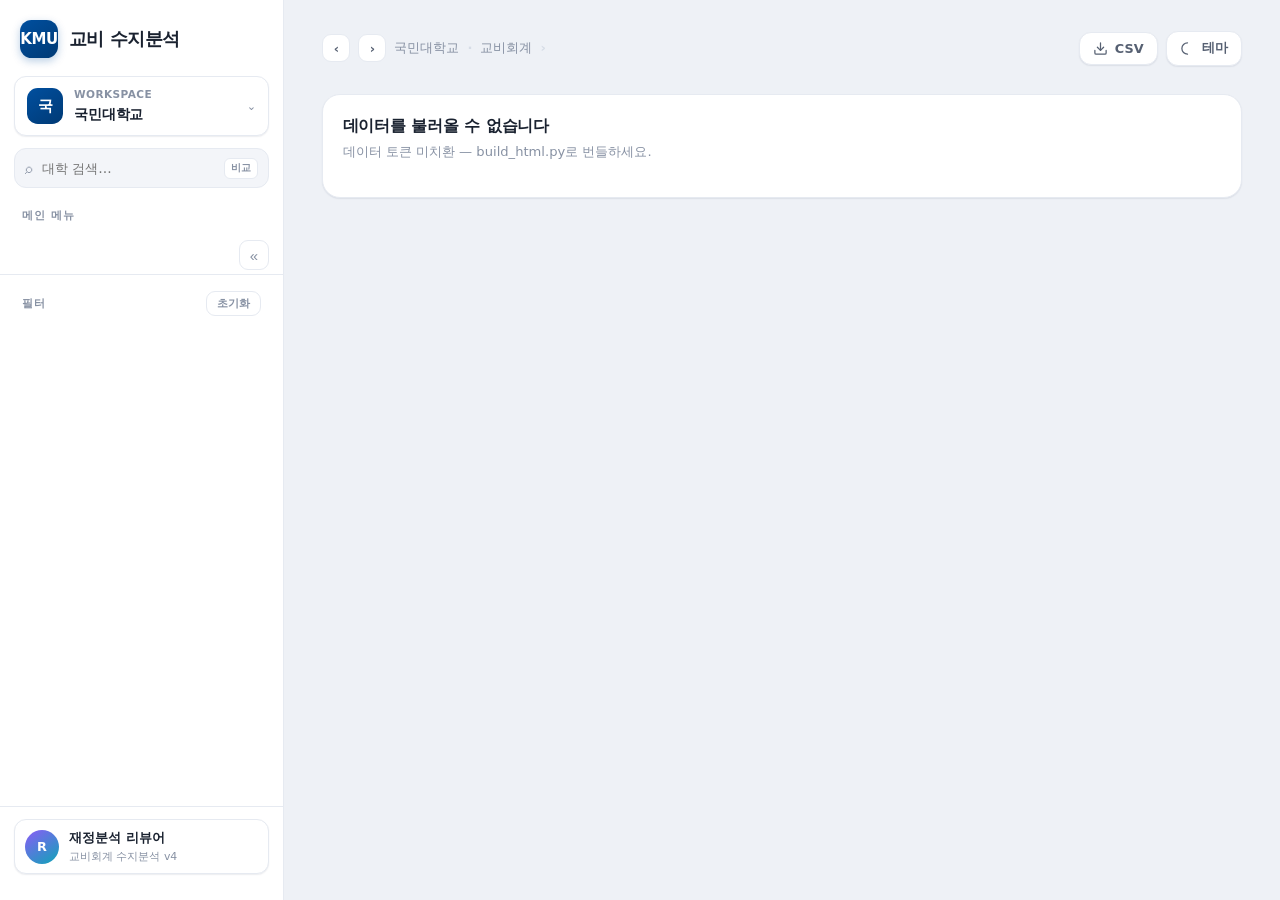
==== commit fbc67ab6: "v4: 위기 진단·구조 전망 탭 추가 (데이터 확장 1~3순위 반영) - 수집: KASFO 재무상태표 적립금 9개년(344교 100%), 폐교 명단 22건,   학교코드 마스터+신" ====
--- a/dashboard/src/index.html
+++ b/dashboard/src/index.html
@@ -59,7 +59,7 @@
       <span class="uc-ava">R</span>
       <span class="uc-txt">
         <span class="uc-1">재정분석 리뷰어</span>
-        <span class="uc-2">교비회계 수지분석 v3</span>
+        <span class="uc-2">교비회계 수지분석 v4</span>
       </span>
     </div>
     <div class="footer-meta">
--- a/dashboard/src/styles.css
+++ b/dashboard/src/styles.css
@@ -598,6 +598,67 @@
   body.drawer-open .scrim { display: block; opacity: 1; }
 }
 
+/* ══ v4: 위기 진단 · 구조 전망 ═════════════════════════════ */
+/* 사분면 가이드 라벨 */
+.viz-quad-label { fill: var(--muted); font-size: 11px; font-weight: 700; opacity: 0.8; }
+
+/* 연속 색 범례 (위기스코어 그라데이션) */
+.risk-legend { display: flex; align-items: center; gap: 12px; margin-top: 14px; flex-wrap: wrap; font-size: 0.78rem; color: var(--text-secondary); }
+.risk-legend .rl-grad { display: flex; align-items: center; gap: 8px; }
+.risk-legend .rl-bar { width: 148px; height: 11px; border-radius: 999px; border: 1px solid var(--border-strong); }
+.risk-legend .rl-cap { color: var(--muted); font-size: 0.72rem; font-weight: 650; }
+.risk-legend .rl-size { display: inline-flex; align-items: center; gap: 7px; }
+.risk-legend .rl-size i { border-radius: 50%; background: var(--muted); opacity: 0.5; display: inline-block; }
+
+/* 구조 리스크 지수 테이블 — 5요소 분해 셀 */
+table.risk-table { width: 100%; border-collapse: collapse; font-size: 0.84rem; }
+table.risk-table th, table.risk-table td { padding: 9px 10px; text-align: center; white-space: nowrap; border-bottom: 1px solid var(--grid); }
+table.risk-table th {
+  color: var(--muted); font-weight: 720; font-size: 0.67rem; text-transform: uppercase; letter-spacing: 0.02em;
+  border-bottom: 1px solid var(--border-strong); position: sticky; top: 0; background: var(--surface-1);
+}
+table.risk-table td:first-child, table.risk-table th:first-child,
+table.risk-table td.tal, table.risk-table th.tal { text-align: left; }
+table.risk-table tr:hover td { background: var(--surface-2); }
+table.risk-table tr.kmu-row td { background: var(--kmu-soft-2); font-weight: 660; }
+table.risk-table tr.kmu-row:hover td { background: var(--kmu-soft-2); }
+table.risk-table tr.closed-row td { color: var(--muted); }
+table.risk-table tr.closed-row .rt-name { color: var(--text-secondary); }
+table.risk-table .rt-rank { color: var(--muted); font-variant-numeric: tabular-nums; }
+table.risk-table .rt-name { display: inline-flex; align-items: center; gap: 7px; font-weight: 600; color: var(--text-primary); }
+.closed-badge { font-size: 0.62rem; font-weight: 750; padding: 2px 7px; border-radius: 999px; background: var(--surface-3); color: var(--muted); border: 1px solid var(--border-strong); }
+/* 요소 백분위 셀: 미니 바 + 값 */
+.factor-cell { display: inline-flex; flex-direction: column; align-items: center; gap: 3px; min-width: 52px; }
+.factor-cell .fc-track { width: 46px; height: 6px; border-radius: 999px; background: var(--surface-3); overflow: hidden; }
+.factor-cell .fc-fill { height: 100%; border-radius: 999px; }
+.factor-cell .fc-val { font-size: 0.66rem; color: var(--muted); font-variant-numeric: tabular-nums; }
+/* 종합 스코어 필 배지 */
+.score-pill { display: inline-flex; align-items: center; gap: 6px; font-size: 0.75rem; font-weight: 720; padding: 3px 11px; border-radius: 999px; font-variant-numeric: tabular-nums; }
+.score-pill i { width: 7px; height: 7px; border-radius: 50%; }
+.score-pill.hi { background: var(--bad-soft); color: var(--critical); }
+.score-pill.mid { background: var(--warn-soft); color: var(--serious); }
+.score-pill.lo { background: var(--good-soft); color: var(--good); }
+.footnote { font-size: 0.74rem; color: var(--muted); line-height: 1.55; margin-top: 14px; padding-top: 12px; border-top: 1px dashed var(--border-strong); }
+.footnote b { color: var(--text-secondary); font-weight: 700; }
+
+/* 권역 전망 가로 바 (HTML) */
+.region-bars { display: flex; flex-direction: column; gap: 4px; }
+.rb-row { display: grid; grid-template-columns: 58px 1fr 128px; align-items: center; gap: 12px; padding: 7px 8px; border-radius: var(--radius-xs); }
+.rb-row:hover { background: var(--surface-2); }
+.rb-row.kmu { background: var(--kmu-soft); box-shadow: inset 3px 0 0 var(--kmu); }
+.rb-label { font-weight: 700; font-size: 0.85rem; color: var(--text-primary); }
+.rb-label .rb-region { display: block; font-size: 0.64rem; color: var(--muted); font-weight: 600; }
+.rb-track { position: relative; height: 22px; background: var(--surface-2); border-radius: var(--radius-xs); overflow: hidden; }
+.rb-fill { position: absolute; right: 0; top: 0; bottom: 0; border-radius: var(--radius-xs); display: flex; align-items: center; }
+.rb-pct { position: absolute; right: 9px; top: 50%; transform: translateY(-50%); font-size: 0.76rem; font-weight: 750; font-variant-numeric: tabular-nums; color: #fff; text-shadow: 0 1px 2px rgba(0,0,0,0.35); }
+.rb-meta { font-size: 0.72rem; color: var(--muted); text-align: right; font-variant-numeric: tabular-nums; line-height: 1.4; }
+.rb-meta b { color: var(--text-secondary); font-weight: 700; }
+@media (max-width: 640px) { .rb-row { grid-template-columns: 48px 1fr; } .rb-meta { grid-column: 2; text-align: left; } }
+
+/* 국민대 포지션 카드 배너 스택 */
+.pos-banners { display: flex; flex-direction: column; gap: 10px; }
+.pos-banners .insight { font-size: 0.83rem; }
+
 @media (prefers-reduced-motion: reduce) {
   * { transition: none !important; }
 }
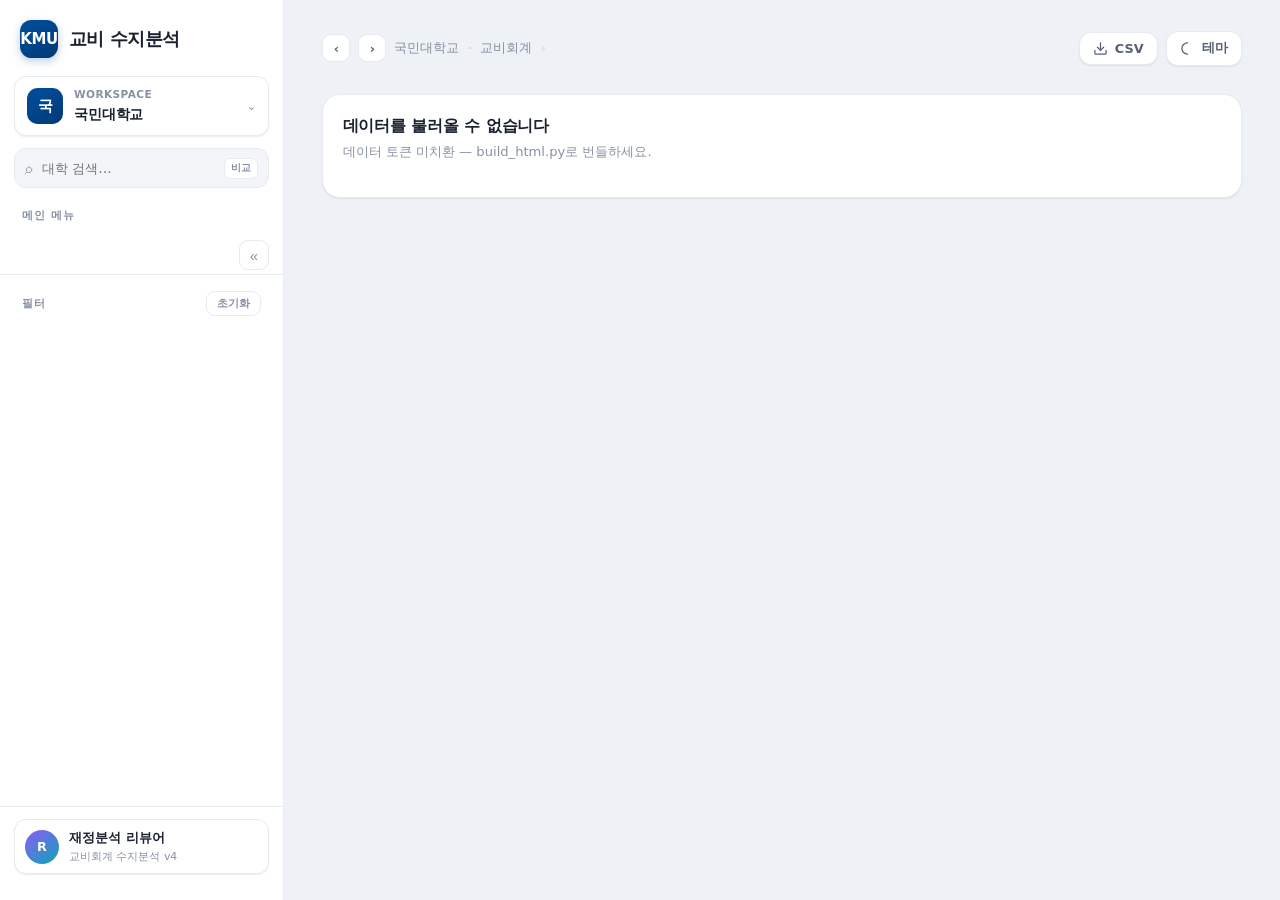
==== commit dcce618d: "v9: 입학정원 감소 시뮬레이션 탭 — 코호트 델타 모델 + 백테스트 검증 - 모델: Δ학부정원 → 충원율 시나리오 → 잔존곡선 컨볼루션 → 학부 순단가   → 등록금수입 델타 →" ====
--- a/dashboard/src/index.html
+++ b/dashboard/src/index.html
@@ -101,6 +101,7 @@
 <script id="DATA" type="application/json">/*__DATA__*/</script>
 <script src="format.js"></script>
 <script src="charts.js"></script>
+<script src="sim_model.js"></script>
 <script src="app.js"></script>
 </body>
 </html>
--- a/dashboard/src/styles.css
+++ b/dashboard/src/styles.css
@@ -388,6 +388,110 @@
 .card.span2 { grid-column: span 2; }
 @media (max-width: 900px) { .card.span2 { grid-column: span 1; } }
 
+/* ══ 홈 랜딩 ══════════════════════════════════════════════ */
+/* 홈에서는 스테이지 대형 타이틀을 숨기고 히어로가 그 역할을 대신한다(크롬은 유지). */
+body[data-tab="home"] .stage-top { display: none; }
+
+.home { display: flex; flex-direction: column; gap: clamp(20px, 2.4vw, 34px); }
+
+/* 히어로 — 가공 사진 배경 + KMU 네이비 그라데이션 오버레이 */
+.home-hero {
+  position: relative; isolation: isolate; overflow: hidden;
+  border-radius: var(--radius-lg);
+  min-height: clamp(300px, 42vw, 460px);
+  display: flex; align-items: flex-end;
+  background-image: url(assets/hero.jpg);
+  background-size: cover; background-position: center 38%;
+  border: 1px solid var(--border);
+  box-shadow: var(--shadow-md);
+}
+/* 오버레이: 좌하단 네이비 사선 틴트 + 하단 암부(텍스트 가독성). 라이트 기본. */
+.home-hero-scrim {
+  position: absolute; inset: 0; z-index: 1; pointer-events: none;
+  background:
+    linear-gradient(0deg, rgba(0,26,58,0.78) 0%, rgba(0,33,72,0.30) 46%, rgba(0,45,96,0.06) 100%),
+    linear-gradient(102deg, rgba(0,44,92,0.72) 0%, rgba(0,60,120,0.34) 40%, rgba(0,79,159,0.05) 82%);
+}
+/* 다크: 사진을 더 눌러 대시보드 톤과 조화 + 대비 확보 */
+:root[data-theme="dark"] .home-hero-scrim,
+:root:not([data-theme="light"]) .home-hero-scrim {
+  background:
+    linear-gradient(0deg, rgba(0,14,32,0.90) 0%, rgba(0,20,46,0.55) 46%, rgba(0,28,60,0.28) 100%),
+    linear-gradient(102deg, rgba(0,22,50,0.86) 0%, rgba(0,34,72,0.52) 42%, rgba(0,48,100,0.20) 88%);
+}
+:root[data-theme="dark"] .home-hero,
+:root:not([data-theme="light"]) .home-hero { border-color: var(--border-strong); }
+
+.home-hero-inner {
+  position: relative; z-index: 2;
+  padding: clamp(22px, 3.4vw, 46px);
+  max-width: 760px; color: #fff;
+}
+.hero-eyebrow {
+  display: flex; align-items: center; gap: 10px;
+  font-size: 0.74rem; font-weight: 720; letter-spacing: 0.02em;
+  color: rgba(255,255,255,0.92); margin-bottom: 16px;
+}
+.hero-eyebrow .brand-mark {
+  width: 34px; height: 34px; font-size: 12px; font-weight: 800; letter-spacing: 0.02em;
+  color: #fff; background: linear-gradient(145deg, var(--kmu) 0%, var(--kmu-strong) 100%);
+  border: 1px solid rgba(255,255,255,0.25);
+}
+.hero-title {
+  margin: 0; font-weight: 800; letter-spacing: -0.03em; line-height: 1.03;
+  font-size: clamp(1.9rem, 4.4vw, 3.35rem);
+  text-shadow: 0 2px 20px rgba(0,18,44,0.5);
+}
+.hero-sub {
+  margin: 14px 0 0; font-size: clamp(0.86rem, 1.1vw, 1.02rem);
+  font-weight: 550; color: rgba(255,255,255,0.9); line-height: 1.55;
+  font-variant-numeric: tabular-nums;
+}
+.hero-stats { display: flex; flex-wrap: wrap; gap: 10px; margin-top: clamp(18px, 2vw, 26px); }
+.hero-stat {
+  padding: 10px 16px; border-radius: var(--radius-sm);
+  background: rgba(3,24,52,0.42); border: 1px solid rgba(255,255,255,0.2);
+  backdrop-filter: blur(3px); -webkit-backdrop-filter: blur(3px);
+}
+.hero-stat .hs-val { font-size: 1.28rem; font-weight: 800; letter-spacing: -0.02em; color: #fff; font-variant-numeric: tabular-nums; line-height: 1.1; }
+.hero-stat .hs-lab { font-size: 0.7rem; font-weight: 600; letter-spacing: 0.02em; color: rgba(255,255,255,0.82); margin-top: 3px; }
+
+/* 메뉴 카드 그리드 */
+.home-menu-head { display: flex; align-items: baseline; gap: 12px; flex-wrap: wrap; padding: 0 2px; }
+.home-menu-head .hm-eyebrow { font-size: 0.7rem; letter-spacing: 0.1em; text-transform: uppercase; font-weight: 750; color: var(--kmu); }
+.home-menu-head .hm-desc { font-size: 0.84rem; color: var(--muted); }
+
+.home-menu {
+  display: grid; gap: clamp(12px, 1.2vw, 16px);
+  grid-template-columns: repeat(4, 1fr);
+}
+@media (max-width: 1240px) { .home-menu { grid-template-columns: repeat(3, 1fr); } }
+@media (max-width: 860px)  { .home-menu { grid-template-columns: repeat(2, 1fr); } }
+@media (max-width: 560px)  { .home-menu { grid-template-columns: 1fr; } }
+
+.home-card {
+  display: flex; align-items: flex-start; gap: 13px; text-align: left;
+  padding: clamp(15px, 1.3vw, 19px);
+  background: var(--surface-1); border: 1px solid var(--border); border-radius: var(--radius);
+  box-shadow: var(--shadow-sm); cursor: pointer; font-family: inherit;
+  transition: transform .14s ease, box-shadow .14s ease, border-color .14s ease;
+}
+.home-card:hover { transform: translateY(-3px); box-shadow: var(--shadow-md); border-color: var(--border-strong); }
+.home-card:focus-visible { outline: none; border-color: var(--kmu); box-shadow: 0 0 0 3px var(--kmu-soft-2); }
+.home-card .hc-ico { width: 40px; height: 40px; border-radius: var(--radius-xs); }
+.home-card .hc-ico svg { width: 20px; height: 20px; }
+.home-card .hc-txt { flex: 1; min-width: 0; }
+.home-card .hc-name { font-size: 1rem; font-weight: 740; letter-spacing: -0.01em; color: var(--text-primary); }
+.home-card .hc-desc { margin-top: 5px; font-size: 0.8rem; line-height: 1.5; color: var(--text-secondary); }
+.home-card .hc-arrow { color: var(--muted); font-size: 1rem; flex-shrink: 0; transition: transform .14s ease, color .14s ease; }
+.home-card:hover .hc-arrow { color: var(--kmu); transform: translateX(3px); }
+
+@media (prefers-reduced-motion: reduce) {
+  .home-card, .home-card .hc-arrow { transition: none; }
+  .home-card:hover { transform: none; }
+  .home-card:hover .hc-arrow { transform: none; }
+}
+
 /* 카드 헤더 (스쿼클 아이콘 + 제목/부제) */
 .card-head { display: flex; align-items: flex-start; gap: 12px; margin-bottom: 16px; }
 .card-head .ch-ico { width: 38px; height: 38px; border-radius: var(--radius-xs); }
@@ -468,25 +572,32 @@
 .breadcrumb { font-size: 0.82rem; color: var(--muted); margin-bottom: 14px; }
 .breadcrumb b { color: var(--text-primary); font-weight: 680; }
 .tnode {
-  display: grid; grid-template-columns: 1fr 116px 88px 70px 66px; align-items: center;
-  gap: 12px; padding: 8px 10px; border-radius: var(--radius-xs); cursor: default; font-size: 0.87rem;
+  display: grid; grid-template-columns: minmax(150px, 1fr) 62px 104px 54px 56px; align-items: center;
+  gap: 10px; padding: 9px 10px; border-radius: var(--radius-xs); cursor: default; font-size: 0.95rem;
   transition: background .1s;
 }
 .tnode:hover { background: var(--surface-2); }
 .tnode.clickable { cursor: pointer; }
 .tnode .tname { display: flex; align-items: center; gap: 8px; overflow: hidden; }
 .tnode .tname .caret { width: 12px; color: var(--muted); flex-shrink: 0; font-size: 10px; }
-.tnode .tname .tsq { width: 15px; height: 15px; border-radius: 4px; flex-shrink: 0; }
+/* 관항목 숫자 코드 배지 (컬러 스쿼클) */
+.tnode .tname .tcode {
+  flex-shrink: 0; display: inline-flex; align-items: center; justify-content: center;
+  min-width: 40px; height: 22px; padding: 0 6px; border-radius: 7px; border: 1px solid transparent;
+  font-size: 0.78rem; font-weight: 760; letter-spacing: 0.02em; font-variant-numeric: tabular-nums;
+  font-family: ui-monospace, "SF Mono", "Cascadia Mono", "Roboto Mono", Menlo, Consolas, monospace;
+}
+.tnode .tname .tcode.lv1 { font-weight: 800; }
 .tnode .tname .nm { white-space: nowrap; overflow: hidden; text-overflow: ellipsis; }
-.tnode .tbar-wrap { position: relative; height: 8px; background: var(--surface-2); border-radius: 999px; overflow: hidden; }
-.tnode .tbar { position: absolute; left: 0; top: 0; bottom: 0; border-radius: 999px; background: var(--series-1); }
-.tnode .tval { text-align: right; font-variant-numeric: tabular-nums; font-weight: 680; }
+.tnode .tbar-wrap { position: relative; height: 9px; background: var(--surface-3); border-radius: 3px; overflow: hidden; }
+.tnode .tbar { position: absolute; left: 0; top: 0; bottom: 0; border-radius: 3px; background: var(--series-1); }
+.tnode .tval { text-align: right; font-variant-numeric: tabular-nums; font-weight: 700; }
 .tnode .tshare { text-align: right; font-variant-numeric: tabular-nums; color: var(--text-secondary); }
-.tnode .tyoy { text-align: right; font-variant-numeric: tabular-nums; font-size: 0.81rem; font-weight: 650; }
+.tnode .tyoy { text-align: right; font-variant-numeric: tabular-nums; font-size: 0.85rem; font-weight: 650; }
 .tyoy.up { color: var(--delta-up); } .tyoy.down { color: var(--delta-down); }
-.tnode.lv1 { font-weight: 720; font-size: 0.92rem; }
+.tnode.lv1 { font-weight: 740; font-size: 1.04rem; }
 .tnode.selected { background: var(--kmu-soft); box-shadow: inset 3px 0 0 var(--kmu); }
-.indent-1 { padding-left: 20px; } .indent-2 { padding-left: 42px; }
+.indent-1 { padding-left: 22px; } .indent-2 { padding-left: 46px; }
 
 /* ══ 테이블 ═══════════════════════════════════════════════ */
 .tbl-wrap { overflow-x: auto; }
@@ -659,6 +770,223 @@
 .pos-banners { display: flex; flex-direction: column; gap: 10px; }
 .pos-banners .insight { font-size: 0.83rem; }
 
+/* ══ v5: 수지 구조 재구성 (병렬 트리 + 분석 패널) ══════════ */
+.t2-controls { align-items: flex-end; }
+.yearchips .yearchip { font-variant-numeric: tabular-nums; font-weight: 650; }
+.chip.disabled { opacity: 0.38; cursor: not-allowed; pointer-events: none; }
+
+/* 트리(수입·지출 계층) 60% : 분석 패널 40% */
+.t2-grid { display: grid; grid-template-columns: minmax(0, 6fr) minmax(0, 4fr); gap: clamp(16px, 1.6vw, 22px); align-items: start; }
+.t2-trees { display: flex; flex-direction: column; gap: clamp(16px, 1.6vw, 22px); min-width: 0; }
+.t2-treecard { padding: 18px 18px 12px; }
+.t2-panel { position: sticky; top: 18px; display: flex; flex-direction: column; gap: 14px; min-width: 0; }
+.t2-panel .card { padding: 16px 18px; }
+.t2-panel .card-head { margin-bottom: 12px; }
+@media (max-width: 1080px) {
+  .t2-grid { grid-template-columns: 1fr; }
+  .t2-panel { position: static; }
+}
+
+/* 계층 카드 헤더: 총액 강조 + 확대된 제목 */
+.t2-treehead { display: flex; align-items: flex-start; gap: 13px; margin-bottom: 14px; }
+.t2-treehead .th-ico { width: 44px; height: 44px; border-radius: var(--radius-sm); flex-shrink: 0; }
+.t2-treehead .th-ico svg { width: 22px; height: 22px; }
+.t2-treehead .th-body { min-width: 0; display: flex; flex-direction: column; gap: 3px; }
+.th-title { font-size: var(--t-xl); font-weight: 780; letter-spacing: -0.02em; line-height: 1.05; color: var(--text-primary); }
+.th-totlabel { font-size: 0.72rem; font-weight: 700; letter-spacing: 0.02em; color: var(--muted); text-transform: uppercase; margin-top: 3px; }
+.th-totrow { display: flex; align-items: baseline; gap: 10px; flex-wrap: wrap; }
+.th-total { font-size: clamp(1.8rem, 2.5vw, 2.25rem); font-weight: 800; letter-spacing: -0.035em; line-height: 1.05; font-variant-numeric: tabular-nums; }
+.th-sub { font-size: 0.76rem; color: var(--text-secondary); font-weight: 550; margin-top: 2px; }
+
+/* A 헤드라인 */
+.apanel-head { display: flex; flex-direction: column; gap: 8px; }
+.ap-crumb { font-size: 0.76rem; color: var(--muted); line-height: 1.5; }
+.ap-crumb b { color: var(--text-primary); font-weight: 700; }
+.ap-banrow { display: flex; align-items: baseline; gap: 10px; flex-wrap: wrap; }
+.ap-ban { font-size: clamp(1.7rem, 2.4vw, 2.1rem); font-weight: 780; letter-spacing: -0.03em; font-variant-numeric: tabular-nums; line-height: 1; color: var(--text-primary); }
+.ap-sub { font-size: 0.77rem; color: var(--text-secondary); font-weight: 550; }
+.panel-spark { height: 46px; margin-top: 2px; }
+/* 중립 델타 필 (증감률 · 방향만, 좋다/나쁘다 미판정) */
+.delta-pill.neu { background: var(--surface-2); color: var(--text-secondary); }
+.delta-pill.neu .dp-vs { color: var(--muted); }
+
+/* B 포지션 래더 */
+.ladder { display: flex; flex-direction: column; gap: 5px; }
+.lad-row { display: grid; grid-template-columns: 1fr 78px 52px; align-items: center; gap: 10px; padding: 6px 8px; border-radius: var(--radius-xs); cursor: pointer; transition: background .1s; }
+.lad-row:hover { background: var(--surface-2); }
+.lad-lab { font-size: 0.8rem; color: var(--text-secondary); white-space: nowrap; overflow: hidden; text-overflow: ellipsis; font-weight: 600; }
+.lad-track { height: 11px; background: var(--surface-3); border-radius: 3px; overflow: hidden; }
+.lad-fill { height: 100%; border-radius: 3px; background: var(--series-4); }
+.lad-val { text-align: right; font-size: 0.82rem; font-weight: 720; font-variant-numeric: tabular-nums; color: var(--text-primary); }
+
+/* 둥근 사각형 막대 미터 (rounded-rect bar) — 강조형 tick/pill 막대 대체 */
+.rrbar { position: relative; flex: 1; height: 11px; background: var(--surface-3); border-radius: 3px; overflow: hidden; }
+.rrbar-fill { height: 100%; border-radius: 3px; min-width: 3px; transition: width .15s; }
+
+/* D 3중 벤치마크 */
+.bench { display: flex; flex-direction: column; gap: 12px; }
+.bench-row { display: flex; flex-direction: column; gap: 5px; }
+.bench-head { display: flex; align-items: baseline; justify-content: space-between; gap: 8px; }
+.bench-name { font-size: 0.79rem; font-weight: 680; color: var(--text-primary); }
+.bench-n { font-size: 0.7rem; color: var(--muted); font-variant-numeric: tabular-nums; }
+.bench-meter { display: flex; align-items: center; gap: 9px; }
+.bench-diff { font-size: 0.74rem; font-weight: 600; font-variant-numeric: tabular-nums; }
+
+/* E 학생 1인당 */
+.per-ban { display: flex; align-items: baseline; gap: 7px; margin-bottom: 12px; }
+.per-val { font-size: 1.5rem; font-weight: 760; letter-spacing: -0.025em; font-variant-numeric: tabular-nums; color: var(--text-primary); }
+.per-unit { font-size: 0.76rem; color: var(--muted); font-weight: 600; }
+
+/* F 성격 진단 */
+.diag { display: flex; flex-direction: column; gap: 12px; }
+.diag-item { display: flex; flex-direction: column; gap: 5px; }
+.diag-lab { font-size: 0.72rem; color: var(--muted); font-weight: 700; letter-spacing: 0.01em; }
+.diag-txt { font-size: 0.82rem; color: var(--text-secondary); line-height: 1.45; }
+.diag-txt b { color: var(--text-primary); font-weight: 750; }
+.diag-badge { display: inline-flex; align-items: center; font-size: 0.75rem; font-weight: 720; padding: 3px 11px; border-radius: 999px; }
+.diag-badge.rigid { background: var(--good-soft); color: var(--good); }
+.diag-badge.mid { background: var(--surface-2); color: var(--text-secondary); }
+.diag-badge.volatile { background: var(--warn-soft); color: var(--serious); }
+.diag .footnote { margin-top: 2px; }
+
+/* G 유사 대학 스니펫 */
+table.sim-table { width: 100%; border-collapse: collapse; font-size: 0.82rem; }
+table.sim-table td { padding: 7px 8px; border-bottom: 1px solid var(--grid); white-space: nowrap; }
+.sim-pos { color: var(--muted); font-variant-numeric: tabular-nums; font-size: 0.74rem; width: 78px; }
+.sim-nm { width: 100%; overflow: hidden; text-overflow: ellipsis; }
+.sim-nm .kmu-star { color: var(--kmu); font-weight: 800; }
+.sim-share { text-align: right; font-variant-numeric: tabular-nums; font-weight: 680; color: var(--text-primary); }
+table.sim-table tr.sim-self td { background: var(--surface-2); font-weight: 700; }
+table.sim-table tr.kmu-row td { background: var(--kmu-soft-2); }
+table.sim-table tr.sim-self.kmu-row td { background: var(--kmu-soft-2); font-weight: 750; }
+
+/* ══ 계정 분석 탭 (자동 인사이트 + 매트릭스) ═══════════════ */
+/* 섹션 1 — 인사이트 카드 */
+.acc-insights .card { padding: 16px 18px; }
+.acc-insights .card-head { margin-bottom: 12px; }
+.ins-list { display: flex; flex-direction: column; gap: 3px; }
+.ins-item {
+  display: grid; grid-template-columns: auto minmax(0, 1fr) auto; align-items: center; gap: 10px;
+  width: 100%; text-align: left; padding: 7px 8px; border: none; background: transparent;
+  border-radius: var(--radius-xs); cursor: pointer; font: inherit; color: var(--text-primary); transition: background .1s;
+}
+.ins-item:hover { background: var(--surface-2); }
+.ins-item .ins-nm { font-size: 0.86rem; font-weight: 600; white-space: nowrap; overflow: hidden; text-overflow: ellipsis; }
+.ins-right { display: flex; flex-direction: column; align-items: flex-end; gap: 1px; line-height: 1.2; }
+.ins-right .ins-pct { font-size: 0.8rem; font-weight: 740; font-variant-numeric: tabular-nums; color: var(--text-primary); }
+.ins-right .ins-sub { font-size: 0.68rem; color: var(--muted); font-variant-numeric: tabular-nums; }
+.ins-empty { padding: 10px 8px; color: var(--muted); font-size: 0.82rem; }
+.acc-insights .footnote { font-size: 0.72rem; }
+
+/* 섹션 2 — 전 계정 매트릭스 */
+.acc-wrap { margin-top: 4px; }
+table.acc-matrix { font-size: 0.82rem; }
+table.acc-matrix th, table.acc-matrix td { padding: 7px 8px; }
+table.acc-matrix th.spk, table.acc-matrix td.spk { text-align: right; }
+table.acc-matrix .acc-name-in { display: inline-flex; align-items: center; gap: 8px; min-width: 0; max-width: 260px; }
+table.acc-matrix .acc-nm { white-space: nowrap; overflow: hidden; text-overflow: ellipsis; }
+table.acc-matrix tr.acc-row { cursor: pointer; }
+table.acc-matrix tr.acc-row.lv1 { font-weight: 720; }
+table.acc-matrix tr.acc-row.lv1 td { border-top: 1px solid var(--border); }
+table.acc-matrix tr.acc-row.lv3 .acc-nm { color: var(--text-secondary); }
+table.acc-matrix tr.acc-hl td { background: var(--kmu-soft) !important; }
+table.acc-matrix tr.acc-hl td:first-child { box-shadow: inset 3px 0 0 var(--kmu); }
+.acc-spark { display: inline-block; width: 74px; height: 30px; vertical-align: middle; }
+.acc-bench { display: flex; align-items: center; gap: 6px; justify-content: flex-end; }
+.acc-bench .mini-rr { width: 40px; height: 7px; border-radius: 999px; background: var(--surface-3); overflow: hidden; flex-shrink: 0; }
+.acc-bench .mini-rr-fill { height: 100%; border-radius: 999px; min-width: 3px; }
+.acc-bench .meter-val { font-size: 0.68rem; font-weight: 680; color: var(--text-secondary); min-width: 42px; text-align: right; font-variant-numeric: tabular-nums; }
+.cv-badge { display: inline-flex; align-items: center; font-size: 0.68rem; font-weight: 720; padding: 2px 8px; border-radius: 999px; white-space: nowrap; }
+.cv-badge.rigid { background: var(--good-soft); color: var(--good); }
+.cv-badge.mid { background: var(--surface-2); color: var(--text-secondary); }
+.cv-badge.volatile { background: var(--warn-soft); color: var(--serious); }
+table.acc-matrix .muted-dash { color: var(--muted); }
+
+/* ═══════════════════════════════════════════════════════
+   입학정원 감소 시뮬레이션 탭
+   ═══════════════════════════════════════════════════════ */
+.sim-top { align-items: flex-end; }
+.sim-top .sim-beta { margin-left: auto; }
+.chip.mini { padding: 2px 9px; font-size: 0.68rem; }
+
+.sim-grid { display: grid; grid-template-columns: 316px minmax(0, 1fr); gap: 16px; align-items: start; }
+@media (max-width: 900px) { .sim-grid { grid-template-columns: 1fr; } }
+
+/* 파라미터 패널 */
+.sim-params { position: sticky; top: 12px; }
+.sim-params-body { display: flex; flex-direction: column; gap: 13px; margin-top: 12px; }
+.sim-field { display: flex; flex-direction: column; gap: 6px; }
+.sim-field-head { display: flex; align-items: center; justify-content: space-between; gap: 8px; }
+.sim-field-head label { font-size: 0.78rem; font-weight: 640; color: var(--text-secondary); }
+.sim-val { font-size: 0.8rem; font-weight: 720; color: var(--kmu); font-variant-numeric: tabular-nums; }
+.sim-slider { width: 100%; accent-color: var(--kmu); cursor: pointer; }
+.sim-hint { font-size: 0.68rem; color: var(--muted); line-height: 1.4; }
+.sim-sep { height: 1px; background: var(--border); margin: 3px 0; }
+
+/* 결과 컬럼 */
+.sim-results { display: flex; flex-direction: column; gap: 16px; min-width: 0; }
+.sim-results .card { margin: 0; }
+.sim-note { border-color: color-mix(in srgb, var(--warning) 45%, var(--border)); }
+
+/* KPI 델타 카드 그리드 */
+.sim-kpi-grid { display: grid; grid-template-columns: repeat(auto-fill, minmax(180px, 1fr)); gap: 10px; margin-top: 12px; }
+.sim-kpi {
+  border: 1px solid var(--border); border-radius: var(--radius-sm);
+  padding: 11px 12px; background: var(--surface-1); display: flex; flex-direction: column; gap: 6px;
+}
+.sim-kpi .sk-name { font-size: 0.76rem; color: var(--text-secondary); font-weight: 640; }
+.sim-kpi .sk-flow { display: flex; align-items: baseline; gap: 6px; font-variant-numeric: tabular-nums; flex-wrap: wrap; }
+.sim-kpi .sk-orig { color: var(--muted); font-size: 0.86rem; }
+.sim-kpi .sk-arr { color: var(--muted); }
+.sim-kpi .sk-new { font-size: 1.02rem; font-weight: 760; color: var(--text-primary); }
+.sim-kpi .sk-delta { display: inline-flex; align-items: center; gap: 4px; font-size: 0.78rem; font-weight: 720; font-variant-numeric: tabular-nums; }
+.sim-kpi .sk-delta .sk-arrico { font-size: 0.7rem; }
+.sim-kpi.good .sk-delta { color: var(--good); }
+.sim-kpi.bad .sk-delta { color: var(--critical); }
+.sim-kpi.neu .sk-delta { color: var(--muted); }
+.sim-kpi.good { border-left: 3px solid var(--good); }
+.sim-kpi.bad { border-left: 3px solid var(--critical); }
+
+/* 인건비 증폭 카드 */
+.sim-amp { margin-top: 10px; }
+.sim-amp .amp-lab { font-size: 0.75rem; color: var(--text-secondary); margin-bottom: 4px; }
+.sim-amp .amp-flow { display: flex; align-items: baseline; gap: 9px; flex-wrap: wrap; font-variant-numeric: tabular-nums; }
+.sim-amp .amp-orig { font-size: 1.05rem; color: var(--muted); font-weight: 640; }
+.sim-amp .amp-arr { color: var(--muted); }
+.sim-amp .amp-new { font-size: 1.5rem; font-weight: 780; color: var(--text-primary); }
+.sim-amp .amp-new.up { color: var(--critical); }
+.sim-amp .amp-jump { font-size: 0.82rem; font-weight: 720; padding: 2px 9px; border-radius: 999px; background: var(--surface-2); color: var(--text-secondary); }
+.sim-amp .amp-jump.up { background: var(--bad-soft); color: var(--critical); }
+
+/* 세그먼트 분해 콜아웃 */
+.sim-seg-call { display: flex; align-items: center; gap: 14px; margin-top: 10px; padding: 11px 13px; background: var(--surface-2); border-radius: var(--radius-sm); }
+.sim-seg-call .ssc-big { font-size: 1.7rem; font-weight: 800; color: var(--series-1); font-variant-numeric: tabular-nums; line-height: 1; }
+.sim-seg-call .ssc-txt { font-size: 0.82rem; color: var(--text-secondary); line-height: 1.45; }
+.sim-seg-call .ssc-txt b { color: var(--text-primary); font-weight: 720; }
+
+/* 정확도 · 한계 패널 */
+.sim-warn-badge {
+  display: block; font-size: 0.78rem; line-height: 1.5; padding: 9px 12px; margin: 10px 0;
+  background: var(--warn-soft); color: var(--serious); border-radius: var(--radius-sm);
+  border: 1px solid color-mix(in srgb, var(--serious) 30%, transparent);
+}
+.sim-warn-badge b { color: var(--serious); font-weight: 760; }
+.sim-bt-tbl { width: 100%; margin-top: 10px; }
+.sim-bt-tbl th, .sim-bt-tbl td { padding: 7px 9px; font-size: 0.8rem; }
+.bt-verdict { display: inline-block; font-size: 0.72rem; font-weight: 720; padding: 2px 9px; border-radius: 999px; }
+.bt-verdict.pass { background: var(--good-soft); color: var(--good); }
+.bt-verdict.fail { background: var(--bad-soft); color: var(--critical); }
+.sim-schoolbt { margin-top: 12px; padding-top: 12px; border-top: 1px solid var(--border); }
+.sim-schoolbt .ssb-title { font-size: 0.8rem; font-weight: 700; color: var(--text-secondary); margin-bottom: 8px; }
+.ssb-grid { display: grid; grid-template-columns: repeat(4, 1fr); gap: 9px; }
+.ssb-stat { text-align: center; padding: 8px 6px; background: var(--surface-2); border-radius: var(--radius-xs); }
+.ssb-stat .ssb-v { font-size: 1.02rem; font-weight: 760; color: var(--text-primary); font-variant-numeric: tabular-nums; }
+.ssb-stat .ssb-l { font-size: 0.68rem; color: var(--muted); margin-top: 2px; }
+.sim-limit-head { font-size: 0.8rem; font-weight: 700; color: var(--text-secondary); margin: 14px 0 6px; }
+.sim-limits { margin: 0; padding-left: 18px; display: flex; flex-direction: column; gap: 5px; }
+.sim-limits li { font-size: 0.76rem; color: var(--text-secondary); line-height: 1.5; }
+@media (max-width: 560px) { .ssb-grid { grid-template-columns: repeat(2, 1fr); } }
+
 @media (prefers-reduced-motion: reduce) {
   * { transition: none !important; }
 }
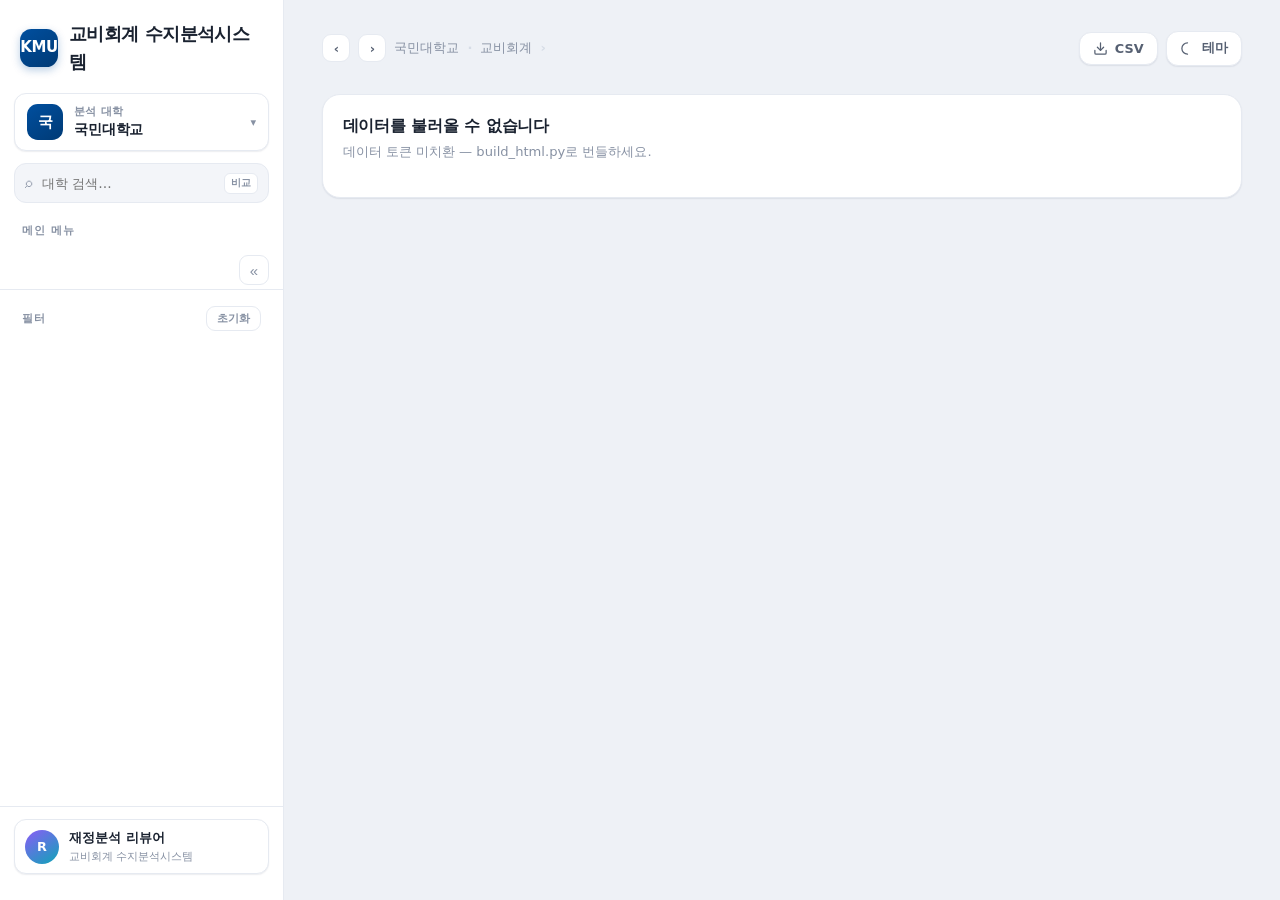
==== commit 1b9fceee: "v10.1: 시스템 명칭·워크스페이스 셀렉터·학교 리스트 전체 표시 - 시스템 명칭을 "교비회계 수지분석시스템"으로 통일(title·사이드바 로고·모바일 상단바·홈 히어로·유저카드" ====
--- a/dashboard/src/index.html
+++ b/dashboard/src/index.html
@@ -3,7 +3,7 @@
 <head>
 <meta charset="utf-8">
 <meta name="viewport" content="width=device-width, initial-scale=1">
-<title>사립대학 교비회계 수지분석 대시보드</title>
+<title>교비회계 수지분석시스템</title>
 <link rel="stylesheet" href="styles.css">
 </head>
 <body>
@@ -12,7 +12,7 @@
 <header class="topbar">
   <button class="hamburger" id="drawerToggle" aria-label="메뉴 열기">☰</button>
   <span class="brand-mark">KMU</span>
-  <span class="topbar-title">교비회계 수지분석</span>
+  <span class="topbar-title">교비회계 수지분석시스템</span>
 </header>
 
 <div class="scrim" id="scrim"></div>
@@ -21,16 +21,25 @@
 <aside class="sidebar" id="sidebar">
   <div class="brand">
     <span class="brand-mark sq">KMU</span>
-    <span class="brand-word">교비 수지분석</span>
+    <span class="brand-word">교비회계 수지분석시스템</span>
   </div>
 
-  <div class="workspace-card">
-    <span class="ws-ava sq">국</span>
-    <span class="ws-txt">
-      <span class="ws-1">Workspace</span>
-      <span class="ws-2">국민대학교</span>
-    </span>
-    <span class="ws-chev">⌄</span>
+  <div class="ws-selector" id="wsSelector">
+    <button class="workspace-card" id="workspaceBtn" type="button" aria-haspopup="listbox" aria-expanded="false" title="분석 대학 변경">
+      <span class="ws-ava sq" id="wsAva">국</span>
+      <span class="ws-txt">
+        <span class="ws-1">분석 대학</span>
+        <span class="ws-2" id="wsName">국민대학교</span>
+      </span>
+      <span class="ws-chev">▾</span>
+    </button>
+    <div class="ws-dropdown" id="wsDropdown" role="listbox" aria-label="분석 대학 선택" style="display:none">
+      <div class="wsd-search">
+        <span class="wsd-mag" aria-hidden="true">⌕</span>
+        <input id="wsSearch" type="text" placeholder="대학 검색…" autocomplete="off" aria-label="분석 대학 검색">
+      </div>
+      <div class="wsd-list" id="wsList"></div>
+    </div>
   </div>
 
   <div class="sidebar-search">
@@ -59,7 +68,7 @@
       <span class="uc-ava">R</span>
       <span class="uc-txt">
         <span class="uc-1">재정분석 리뷰어</span>
-        <span class="uc-2">교비회계 수지분석 v4</span>
+        <span class="uc-2">교비회계 수지분석시스템</span>
       </span>
     </div>
     <div class="footer-meta">
@@ -76,7 +85,7 @@
     <nav class="crumb" aria-label="위치">
       <span class="cr-nav" aria-hidden="true">‹</span>
       <span class="cr-nav" aria-hidden="true">›</span>
-      국민대학교 <span class="cr-sep">·</span> 교비회계 <span class="cr-sep">›</span> <b id="crumbTab"></b>
+      <span id="crumbMain">국민대학교</span> <span class="cr-sep">·</span> 교비회계 <span class="cr-sep">›</span> <b id="crumbTab"></b>
     </nav>
     <div class="stage-actions">
       <button class="action-btn" id="csvBtnTop" title="현재 필터 CSV 다운로드">
@@ -102,6 +111,8 @@
 <script src="format.js"></script>
 <script src="charts.js"></script>
 <script src="sim_model.js"></script>
+<script src="settings.js"></script>
+<script src="benchmark.js"></script>
 <script src="app.js"></script>
 </body>
 </html>
--- a/dashboard/src/styles.css
+++ b/dashboard/src/styles.css
@@ -38,6 +38,12 @@
   --kmu-strong:#003a75;
   --kmu-soft: rgba(0,79,159,0.08);
   --kmu-soft-2: rgba(0,79,159,0.13);
+
+  /* 분석 주체(메인 대학) 액센트 — 분석주체 표면 한정(히어로·워크스페이스·홈 요약).
+     메인=국민대 → JS가 --main=var(--kmu). 메인≠국민대 → --main=var(--main-alt)(비파랑 잉크 슬레이트).
+     파랑(#004F9F)은 국민대 엔티티 전용이므로 --main-alt는 파랑과 명확히 구분. */
+  --main:     var(--kmu);
+  --main-alt: #33415c;
 
   /* 코호트 분포 밴드/히스토그램 = 중립 슬레이트 */
   --band:     #8791a3;
@@ -97,6 +103,8 @@
     --kmu-strong:#8cc0f5;
     --kmu-soft: rgba(79,155,239,0.13);
     --kmu-soft-2: rgba(79,155,239,0.22);
+    --main:     var(--kmu);
+    --main-alt: #9fb0c9;
     --band:     #6f7889;
     --sec-op:   #3f82e6; --sec-asset:#12a67d; --sec-debt:#d56d26; --sec-carry:#7c8494;
     --good:#2bb865; --warning:#e3ab2c; --serious:#e8823f; --critical:#f2615f;
@@ -117,6 +125,7 @@
   --series-1:#3f82e6; --series-2:#12a67d; --series-3:#b6851b; --series-4:#8f6fe6;
   --series-5:#dc5c98; --series-6:#1795a6; --series-7:#e35c5c; --series-8:#d56d26;
   --kmu:#4f9bef; --kmu-strong:#8cc0f5; --kmu-soft:rgba(79,155,239,0.13); --kmu-soft-2:rgba(79,155,239,0.22);
+  --main:var(--kmu); --main-alt:#9fb0c9;
   --band:#6f7889;
   --sec-op:#3f82e6; --sec-asset:#12a67d; --sec-debt:#d56d26; --sec-carry:#7c8494;
   --good:#2bb865; --warning:#e3ab2c; --serious:#e8823f; --critical:#f2615f;
@@ -196,24 +205,63 @@
 body.collapsed .brand { padding: 20px 0 12px; justify-content: center; }
 body.collapsed .brand-word { display: none; }
 
-/* 워크스페이스 카드 */
+/* 워크스페이스 셀렉터 (메인 분석 대학 변경) */
+.ws-selector { position: relative; }
 .workspace-card {
-  margin: 4px 14px 12px; padding: 10px 12px;
-  display: flex; align-items: center; gap: 11px;
+  width: calc(100% - 28px); margin: 4px 14px 12px; padding: 10px 12px;
+  display: flex; align-items: center; gap: 11px; text-align: left; font-family: inherit;
   background: var(--surface-1); border: 1px solid var(--border);
-  border-radius: var(--radius-sm); box-shadow: var(--shadow-sm); cursor: default;
-}
+  border-radius: var(--radius-sm); box-shadow: var(--shadow-sm); cursor: pointer;
+  transition: border-color .14s, box-shadow .14s, background .14s;
+}
+.workspace-card:hover { border-color: var(--main); background: var(--surface-2); }
+.workspace-card:focus-visible { outline: none; border-color: var(--main); box-shadow: 0 0 0 3px color-mix(in srgb, var(--main) 22%, transparent); }
+.workspace-card[aria-expanded="true"] { border-color: var(--main); box-shadow: 0 0 0 3px color-mix(in srgb, var(--main) 20%, transparent); }
 .workspace-card .ws-ava {
   width: 36px; height: 36px; border-radius: var(--sq);
-  background: linear-gradient(145deg, var(--kmu) 0%, var(--kmu-strong) 100%); color: #fff;
+  background: linear-gradient(145deg, var(--main) 0%, color-mix(in srgb, var(--main) 74%, #000) 100%); color: #fff;
   display: grid; place-items: center; font-weight: 800; font-size: 15px; flex-shrink: 0;
 }
 .workspace-card .ws-txt { display: flex; flex-direction: column; gap: 1px; min-width: 0; flex: 1; }
 .workspace-card .ws-1 { font-size: 0.66rem; letter-spacing: 0.04em; color: var(--muted); font-weight: 700; text-transform: uppercase; }
 .workspace-card .ws-2 { font-size: 0.9rem; font-weight: 750; letter-spacing: -0.01em; color: var(--text-primary); white-space: nowrap; overflow: hidden; text-overflow: ellipsis; }
-.workspace-card .ws-chev { color: var(--muted); font-size: 0.7rem; line-height: 1; }
-body.collapsed .workspace-card { justify-content: center; padding: 8px; margin: 4px 8px 10px; }
+.workspace-card .ws-chev { color: var(--muted); font-size: 0.7rem; line-height: 1; transition: transform .14s; }
+.workspace-card[aria-expanded="true"] .ws-chev { transform: rotate(180deg); }
+body.collapsed .workspace-card { width: calc(100% - 16px); justify-content: center; padding: 8px; margin: 4px 8px 10px; }
 body.collapsed .workspace-card .ws-txt, body.collapsed .workspace-card .ws-chev { display: none; }
+
+/* 워크스페이스 드롭다운 — 집계필터 부합 전체 대학(스크롤) */
+.ws-dropdown {
+  position: absolute; z-index: 70; top: calc(100% - 6px); left: 14px; right: 14px;
+  background: var(--surface-1); border: 1px solid var(--border-strong);
+  border-radius: var(--radius-sm); box-shadow: var(--shadow-lg); padding: 6px;
+  display: flex; flex-direction: column; max-height: 60vh;
+}
+body.collapsed .ws-dropdown { left: 8px; right: auto; width: 264px; }
+.ws-dropdown .wsd-search {
+  display: flex; align-items: center; gap: 8px; flex-shrink: 0;
+  background: var(--surface-2); border: 1px solid var(--border);
+  border-radius: var(--radius-xs); padding: 0 10px; height: 38px; margin-bottom: 6px;
+}
+.ws-dropdown .wsd-search:focus-within { border-color: var(--main); background: var(--surface-1); box-shadow: 0 0 0 3px color-mix(in srgb, var(--main) 18%, transparent); }
+.ws-dropdown .wsd-mag { color: var(--muted); font-size: 0.9rem; flex-shrink: 0; }
+.ws-dropdown .wsd-search input {
+  flex: 1; min-width: 0; border: none; background: transparent; outline: none;
+  font-family: inherit; font-size: 0.84rem; color: var(--text-primary);
+}
+.ws-dropdown .wsd-list { overflow-y: auto; min-height: 0; }
+.ws-dropdown .wsd-opt {
+  display: flex; align-items: center; gap: 9px; padding: 8px 10px;
+  border-radius: var(--radius-xs); cursor: pointer; font-size: 0.85rem; color: var(--text-primary);
+}
+.ws-dropdown .wsd-opt i { width: 10px; height: 10px; border-radius: 3px; flex-shrink: 0; }
+.ws-dropdown .wsd-opt .wsd-nm { font-weight: 560; white-space: nowrap; overflow: hidden; text-overflow: ellipsis; }
+.ws-dropdown .wsd-opt .wsd-region { margin-left: auto; color: var(--muted); font-size: 0.72rem; white-space: nowrap; flex-shrink: 0; }
+.ws-dropdown .wsd-opt .wsd-check { color: var(--main); font-weight: 800; margin-left: 6px; flex-shrink: 0; }
+.ws-dropdown .wsd-opt.active, .ws-dropdown .wsd-opt:hover { background: color-mix(in srgb, var(--main) 12%, transparent); }
+.ws-dropdown .wsd-opt.current { background: color-mix(in srgb, var(--main) 8%, transparent); }
+.ws-dropdown .wsd-opt.current .wsd-region { margin-left: auto; }
+.ws-dropdown .wsd-empty { padding: 11px 10px; color: var(--muted); font-size: 0.82rem; }
 
 /* 사이드바 검색 (전역 대학 바로가기) */
 .sidebar-search { position: relative; margin: 0 14px 14px; }
@@ -987,6 +1035,206 @@
 .sim-limits li { font-size: 0.76rem; color: var(--text-secondary); line-height: 1.5; }
 @media (max-width: 560px) { .ssb-grid { grid-template-columns: repeat(2, 1fr); } }
 
+/* ══════════ 폐교(존속) 위험 판정 (C6) ══════════ */
+.sim-closure { position: relative; }
+.sim-beta-inline { position: absolute; top: 15px; right: 15px; }
+@media (max-width: 560px) { .sim-beta-inline { position: static; margin-top: 8px; } }
+
+/* 코호트 모드 섹션 구분자 */
+.sim-sep-h { display: flex; align-items: center; gap: 12px; margin: 4px 2px; color: var(--muted); font-size: 0.72rem; font-weight: 750; letter-spacing: 0.04em; text-transform: uppercase; }
+.sim-sep-h::before, .sim-sep-h::after { content: ""; flex: 1; height: 1px; background: var(--border); }
+
+/* 등급 칩 */
+.grade-chip { display: inline-flex; align-items: center; font-size: 0.74rem; font-weight: 740; padding: 3px 11px; border-radius: 999px; white-space: nowrap; }
+.grade-chip.g-stable { background: var(--good-soft); color: var(--good); }
+.grade-chip.g-caution { background: var(--warn-soft); color: var(--warning); }
+.grade-chip.g-atrisk { background: color-mix(in srgb, var(--serious) 15%, transparent); color: var(--serious); }
+.grade-chip.g-critical { background: var(--bad-soft); color: var(--critical); }
+.grade-chip.g-unrated { background: var(--surface-2); color: var(--muted); }
+
+/* 개별 대학 등급 배너 */
+.clo-banner { display: flex; flex-direction: column; gap: 3px; margin: 12px 0; padding: 14px 16px; border-radius: var(--radius-sm); border-left: 4px solid var(--border); background: var(--surface-1); }
+.clo-banner.g-stable { border-left-color: var(--good); background: var(--good-soft); }
+.clo-banner.g-caution { border-left-color: var(--warning); background: var(--warn-soft); }
+.clo-banner.g-atrisk { border-left-color: var(--serious); background: color-mix(in srgb, var(--serious) 11%, transparent); }
+.clo-banner.g-critical { border-left-color: var(--critical); background: var(--bad-soft); }
+.clo-banner.g-unrated { border-left-color: var(--muted); background: var(--surface-2); }
+.clo-grade-big { font-size: 1.5rem; font-weight: 820; color: var(--text-primary); line-height: 1.1; }
+.clo-grade-desc { font-size: 0.8rem; color: var(--text-secondary); }
+.clo-band { font-size: 0.72rem; color: var(--muted); margin-top: 3px; }
+
+/* 근거 스칼라 그리드 */
+.clo-stats { display: grid; grid-template-columns: repeat(auto-fill, minmax(150px, 1fr)); gap: 9px; margin-top: 4px; }
+.clo-stat { padding: 9px 11px; background: var(--surface-2); border-radius: var(--radius-xs); }
+.clo-stat .cs-v { font-size: 1rem; font-weight: 760; color: var(--text-primary); font-variant-numeric: tabular-nums; }
+.clo-stat .cs-l { font-size: 0.68rem; color: var(--muted); margin-top: 2px; }
+.clo-drivers { display: flex; flex-wrap: wrap; align-items: center; gap: 7px; margin-top: 11px; }
+.clo-dr-lab { font-size: 0.72rem; color: var(--muted); font-weight: 680; }
+.clo-dr-chip { font-size: 0.72rem; font-weight: 680; padding: 3px 9px; border-radius: 999px; background: var(--bad-soft); color: var(--critical); }
+
+/* 헤드라인 hero */
+.clo-headline { border-top: 3px solid var(--serious); }
+.clo-hero { display: flex; align-items: center; gap: 24px; margin-top: 14px; flex-wrap: wrap; }
+.clo-hero-num { display: flex; align-items: baseline; gap: 6px; }
+.clo-hero-num .chn-n { font-size: 3.2rem; font-weight: 850; color: var(--serious); line-height: 1; font-variant-numeric: tabular-nums; }
+.clo-hero-num .chn-u { font-size: 1.1rem; font-weight: 700; color: var(--text-secondary); }
+.clo-hero-side { display: flex; flex-direction: column; gap: 6px; min-width: 0; }
+.clo-hero-lab { font-size: 0.8rem; font-weight: 700; color: var(--text-secondary); }
+.clo-hero-badges { display: flex; gap: 7px; }
+.clo-hero-range { font-size: 0.74rem; color: var(--muted); }
+.clo-hero-delta { font-size: 0.78rem; font-weight: 720; color: var(--muted); }
+.clo-hero-delta.up { color: var(--critical); }
+
+.clo-legend { margin-top: 12px; }
+.clo-legend .lg i { width: 12px; height: 12px; border-radius: 3px; }
+
+/* 전이 카드 */
+.clo-transition .clo-tr-row { display: flex; gap: 12px; margin-top: 12px; }
+.clo-tr-row .clo-stat { flex: 1; text-align: center; }
+.clo-tr-row .cs-v { font-size: 1.5rem; }
+
+/* 검증·정직성 */
+.clo-vf-badge { font-size: 0.82rem; line-height: 1.5; padding: 10px 13px; border-radius: var(--radius-sm); background: var(--good-soft); color: var(--text-primary); border: 1px solid color-mix(in srgb, var(--good) 28%, transparent); margin: 8px 0; }
+.clo-vf-badge b { color: var(--good); font-weight: 780; }
+.clo-honesty li { color: var(--text-secondary); }
+.clo-table-more { margin-top: 11px; }
+
 @media (prefers-reduced-motion: reduce) {
   * { transition: none !important; }
 }
+
+/* ══════════════════════════════════════════════════════════
+   P1 — 기본설정 페이지 · 홈 요약 카드 (append-only)
+   ══════════════════════════════════════════════════════════ */
+
+/* 히어로: 메인≠국민대 → 캠퍼스 사진 제거, 중립 잉크 그라데이션 */
+body[data-main="other"] .home-hero {
+  background-image: none;
+  background: linear-gradient(140deg, var(--main-alt) 0%, color-mix(in srgb, var(--main-alt) 62%, #0b1220) 100%);
+}
+body[data-main="other"] .home-hero-scrim { background: linear-gradient(0deg, rgba(10,14,24,0.42) 0%, rgba(10,14,24,0.06) 70%); }
+.hero-eyebrow .brand-mark.main {
+  background: linear-gradient(145deg, var(--main-alt) 0%, color-mix(in srgb, var(--main-alt) 70%, #fff) 100%);
+  color: #fff; letter-spacing: -0.01em;
+}
+
+/* ── 홈: 현재 기준 설정 요약 카드 ───────────────────────── */
+.home-settings {
+  display: flex; align-items: center; gap: clamp(16px, 2.4vw, 34px); flex-wrap: wrap;
+  padding: clamp(16px, 2vw, 24px) clamp(18px, 2.2vw, 26px);
+  border: 1px solid var(--border); border-left: 3px solid var(--main);
+  border-radius: var(--radius-lg); background: var(--surface-1); box-shadow: var(--shadow-sm);
+}
+.home-settings .hs-body { flex: 1; min-width: 260px; display: flex; flex-direction: column; gap: 10px; }
+.home-settings .hs-eyebrow { font-size: 0.68rem; letter-spacing: 0.1em; text-transform: uppercase; font-weight: 750; color: var(--main); }
+.home-settings .hs-main { display: flex; align-items: center; gap: 8px; }
+.home-settings .hs-main strong { font-size: 1.14rem; font-weight: 780; letter-spacing: -0.01em; color: var(--text-primary); }
+.home-settings .hs-row { display: flex; align-items: center; gap: 10px; flex-wrap: wrap; }
+.home-settings .hs-rowlabel { font-size: 0.78rem; font-weight: 700; color: var(--text-secondary); flex-shrink: 0; }
+.home-settings .hs-filterval { font-size: 0.82rem; font-weight: 640; color: var(--text-primary); }
+.home-settings-btn {
+  display: inline-flex; align-items: center; gap: 9px; flex-shrink: 0;
+  padding: 12px 20px; border-radius: var(--radius-sm); cursor: pointer; font-family: inherit;
+  font-size: 0.92rem; font-weight: 740; letter-spacing: -0.01em;
+  color: #fff; border: none;
+  background: linear-gradient(145deg, var(--main) 0%, color-mix(in srgb, var(--main) 74%, #000) 100%);
+  box-shadow: var(--shadow-md); transition: transform .14s ease, box-shadow .14s ease;
+}
+.home-settings-btn:hover { transform: translateY(-2px); box-shadow: var(--shadow-lg); }
+.home-settings-btn .ni-ico { width: 18px; height: 18px; display: grid; place-items: center; }
+.home-settings-btn .ni-ico svg { width: 18px; height: 18px; }
+.home-settings-btn .hsb-arrow { font-size: 1.05rem; transition: transform .14s ease; }
+.home-settings-btn:hover .hsb-arrow { transform: translateX(3px); }
+@media (prefers-reduced-motion: reduce) {
+  .home-settings-btn:hover { transform: none; }
+  .home-settings-btn:hover .hsb-arrow { transform: none; }
+}
+
+/* ── 설정 페이지 ────────────────────────────────────────── */
+.settings-page { display: flex; flex-direction: column; gap: clamp(14px, 1.8vw, 22px); }
+.settings-page .card { margin: 0; }
+
+.set-mainbox { margin-top: 12px; padding: 12px 14px; background: var(--surface-2); border-radius: var(--radius-sm); }
+.set-mainname { display: flex; align-items: center; gap: 8px; }
+.set-mainname strong { font-size: 1.02rem; font-weight: 760; color: var(--text-primary); }
+.set-mainbadge {
+  font-size: 0.64rem; font-weight: 760; letter-spacing: 0.04em; text-transform: uppercase;
+  color: #fff; background: var(--main); padding: 2px 7px; border-radius: 999px;
+}
+.set-kmu-tag { font-size: 0.68rem; font-weight: 720; color: var(--kmu); background: var(--kmu-soft-2); padding: 2px 8px; border-radius: 999px; }
+.set-mainmeta { margin-top: 6px; font-size: 0.82rem; color: var(--text-secondary); font-variant-numeric: tabular-nums; }
+.set-warn-inline { margin-top: 8px; font-size: 0.78rem; line-height: 1.5; color: var(--text-secondary); }
+.set-warn-banner {
+  margin-bottom: 14px; padding: 10px 13px; font-size: 0.8rem; line-height: 1.5;
+  color: var(--critical); background: var(--bad-soft); border-radius: var(--radius-xs);
+}
+
+/* 경쟁 칩 */
+.set-count-tag { display: inline-block; margin-bottom: 10px; font-size: 0.76rem; font-weight: 720; color: var(--text-secondary); font-variant-numeric: tabular-nums; }
+.set-chips { display: flex; flex-wrap: wrap; gap: 7px; }
+.set-chip {
+  display: inline-flex; align-items: center; gap: 7px;
+  padding: 5px 9px; font-size: 0.83rem; font-weight: 640;
+  background: var(--surface-2); border: 1px solid var(--border); border-radius: 999px; color: var(--text-primary);
+}
+.set-chip i { width: 9px; height: 9px; border-radius: 3px; flex-shrink: 0; }
+.set-chip.static { background: transparent; }
+.set-chip-x { cursor: pointer; color: var(--muted); font-weight: 700; font-size: 0.78rem; line-height: 1; margin-left: 1px; }
+.set-chip-x:hover { color: var(--critical); }
+.set-chip-x.off { opacity: 0.3; cursor: not-allowed; }
+.set-addrow { display: flex; align-items: center; gap: 10px; flex-wrap: wrap; margin-top: 14px; }
+.set-addlabel { font-size: 0.8rem; font-weight: 700; color: var(--text-secondary); }
+
+/* 집계 형태 필터 */
+.set-types { display: flex; flex-wrap: wrap; gap: 8px; margin-top: 4px; }
+.set-typechip {
+  display: inline-flex; align-items: center; gap: 6px;
+  padding: 7px 13px; font-size: 0.84rem; font-weight: 650; font-family: inherit; cursor: pointer;
+  background: var(--surface-1); border: 1px solid var(--border); border-radius: var(--radius-sm); color: var(--text-secondary);
+}
+.set-typechip:hover { background: var(--surface-2); }
+.set-typechip.on { background: var(--kmu-soft-2); border-color: var(--kmu); color: var(--kmu); font-weight: 740; }
+.set-typechip .stc-check { width: 12px; display: inline-block; text-align: center; font-weight: 800; }
+.set-typechip .stc-n { font-size: 0.72rem; opacity: 0.7; font-variant-numeric: tabular-nums; }
+.set-counts { display: flex; gap: 9px; flex-wrap: wrap; margin-top: 14px; }
+.set-countpill {
+  font-size: 0.82rem; color: var(--text-secondary); font-weight: 620;
+  padding: 5px 12px; background: var(--surface-2); border-radius: 999px; font-variant-numeric: tabular-nums;
+}
+.set-countpill b { color: var(--text-primary); font-weight: 780; margin-left: 3px; }
+
+/* 저장 · 이관 */
+.set-actions { display: flex; gap: 10px; flex-wrap: wrap; margin-bottom: 18px; }
+.btn-ghost {
+  border: 1px solid var(--border-strong); background: var(--surface-1); color: var(--text-secondary);
+  border-radius: var(--radius-sm); padding: 10px 18px; font-size: 0.85rem; font-weight: 680; cursor: pointer; font-family: inherit;
+}
+.btn-ghost:hover { background: var(--surface-2); color: var(--text-primary); }
+.btn-mini {
+  border: 1px solid var(--border); background: var(--surface-1); color: var(--text-secondary);
+  border-radius: var(--radius-xs); padding: 7px 13px; font-size: 0.78rem; font-weight: 660; cursor: pointer; font-family: inherit;
+}
+.btn-mini:hover { background: var(--surface-2); color: var(--text-primary); }
+.set-transfer { display: grid; grid-template-columns: 1fr 1fr; gap: 16px; }
+@media (max-width: 720px) { .set-transfer { grid-template-columns: 1fr; } }
+.set-transfer-col { display: flex; flex-direction: column; gap: 8px; align-items: flex-start; }
+.set-sub { font-size: 0.78rem; font-weight: 700; color: var(--text-secondary); }
+.set-json {
+  width: 100%; box-sizing: border-box; resize: vertical;
+  font-family: ui-monospace, SFMono-Regular, Menlo, monospace; font-size: 0.76rem; line-height: 1.5;
+  padding: 10px 12px; border: 1px solid var(--border); border-radius: var(--radius-xs);
+  background: var(--surface-2); color: var(--text-primary);
+}
+.set-json:focus { outline: none; border-color: var(--kmu); box-shadow: 0 0 0 3px var(--kmu-soft-2); }
+
+/* 토스트 */
+.settings-toast {
+  position: fixed; left: 50%; bottom: 34px; transform: translate(-50%, 14px);
+  z-index: 9999; pointer-events: none; opacity: 0;
+  padding: 11px 20px; border-radius: 999px; font-size: 0.86rem; font-weight: 700;
+  color: #fff; background: var(--text-primary); box-shadow: var(--shadow-lg);
+  transition: opacity .28s ease, transform .28s ease;
+}
+.settings-toast.show { opacity: 1; transform: translate(-50%, 0); }
+.settings-toast.ok { background: var(--good, #1f9d55); }
+.settings-toast.warn { background: var(--critical, #c0392b); }
